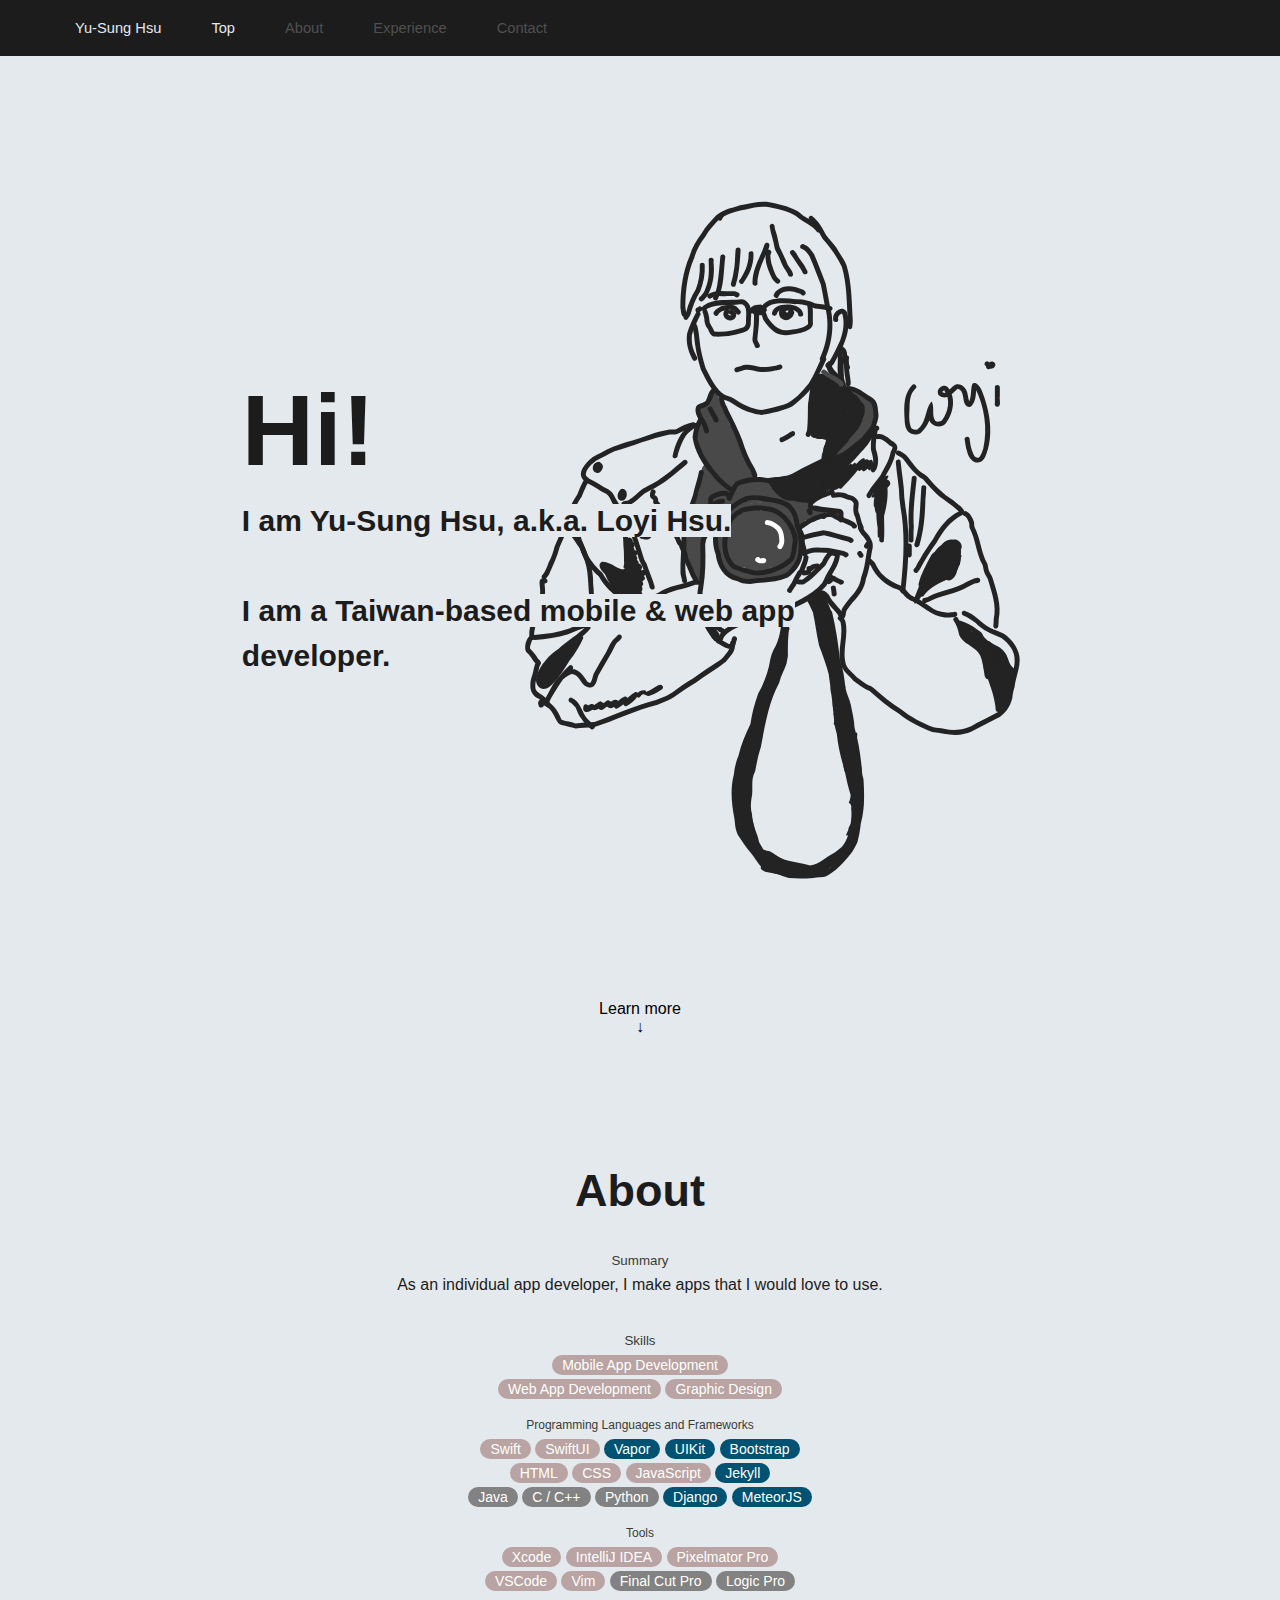
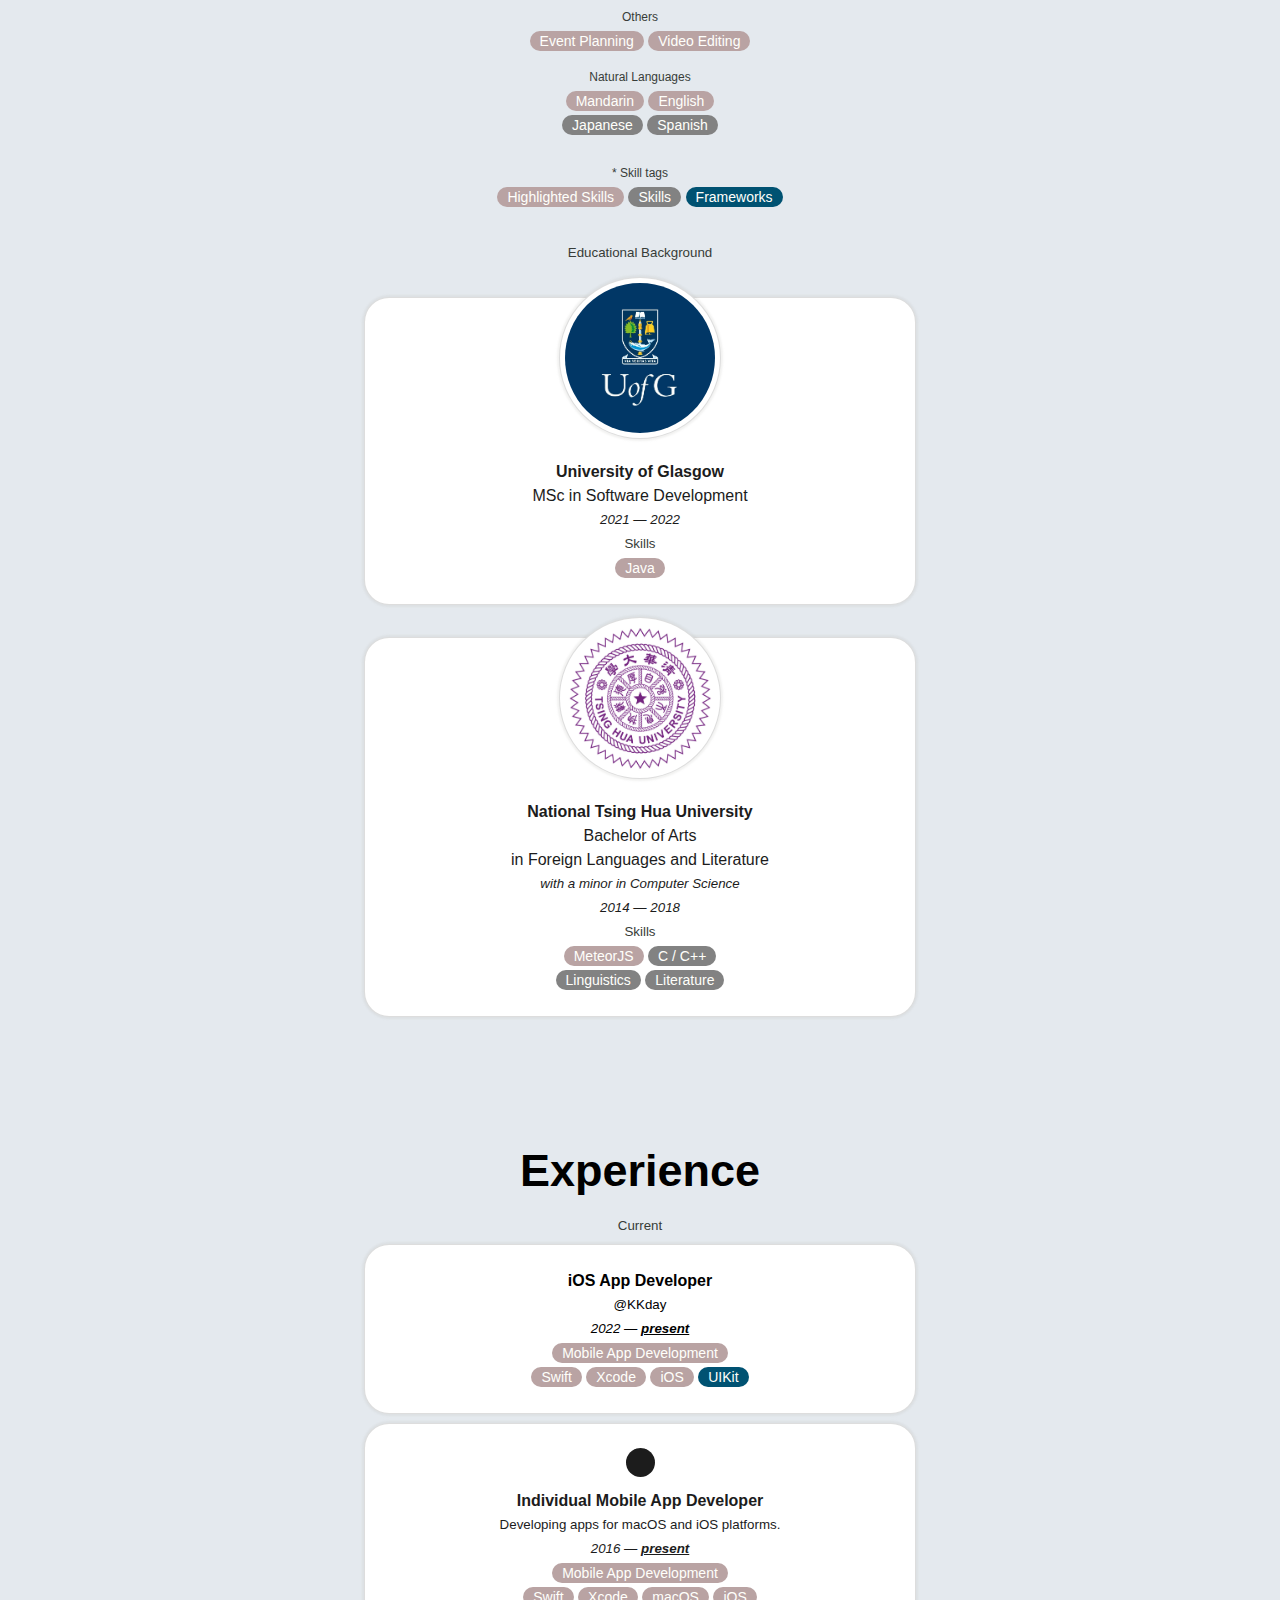
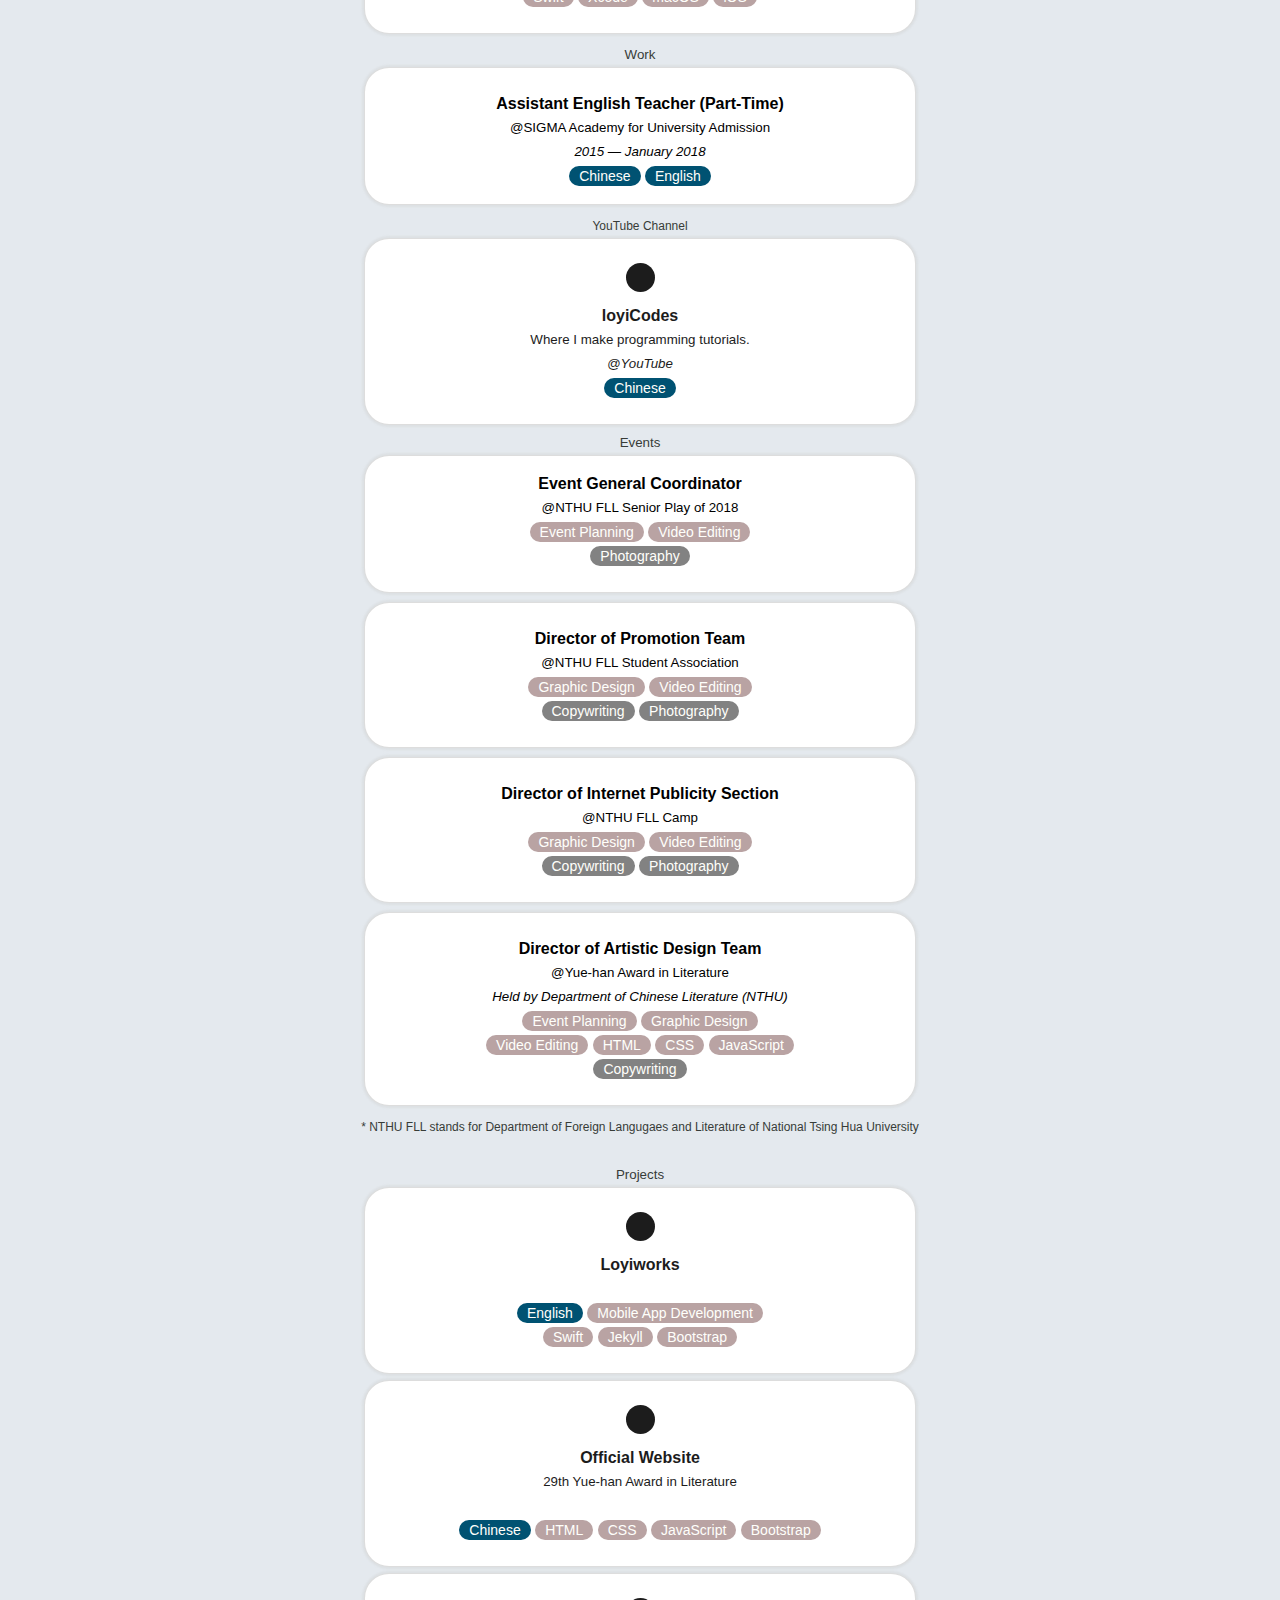
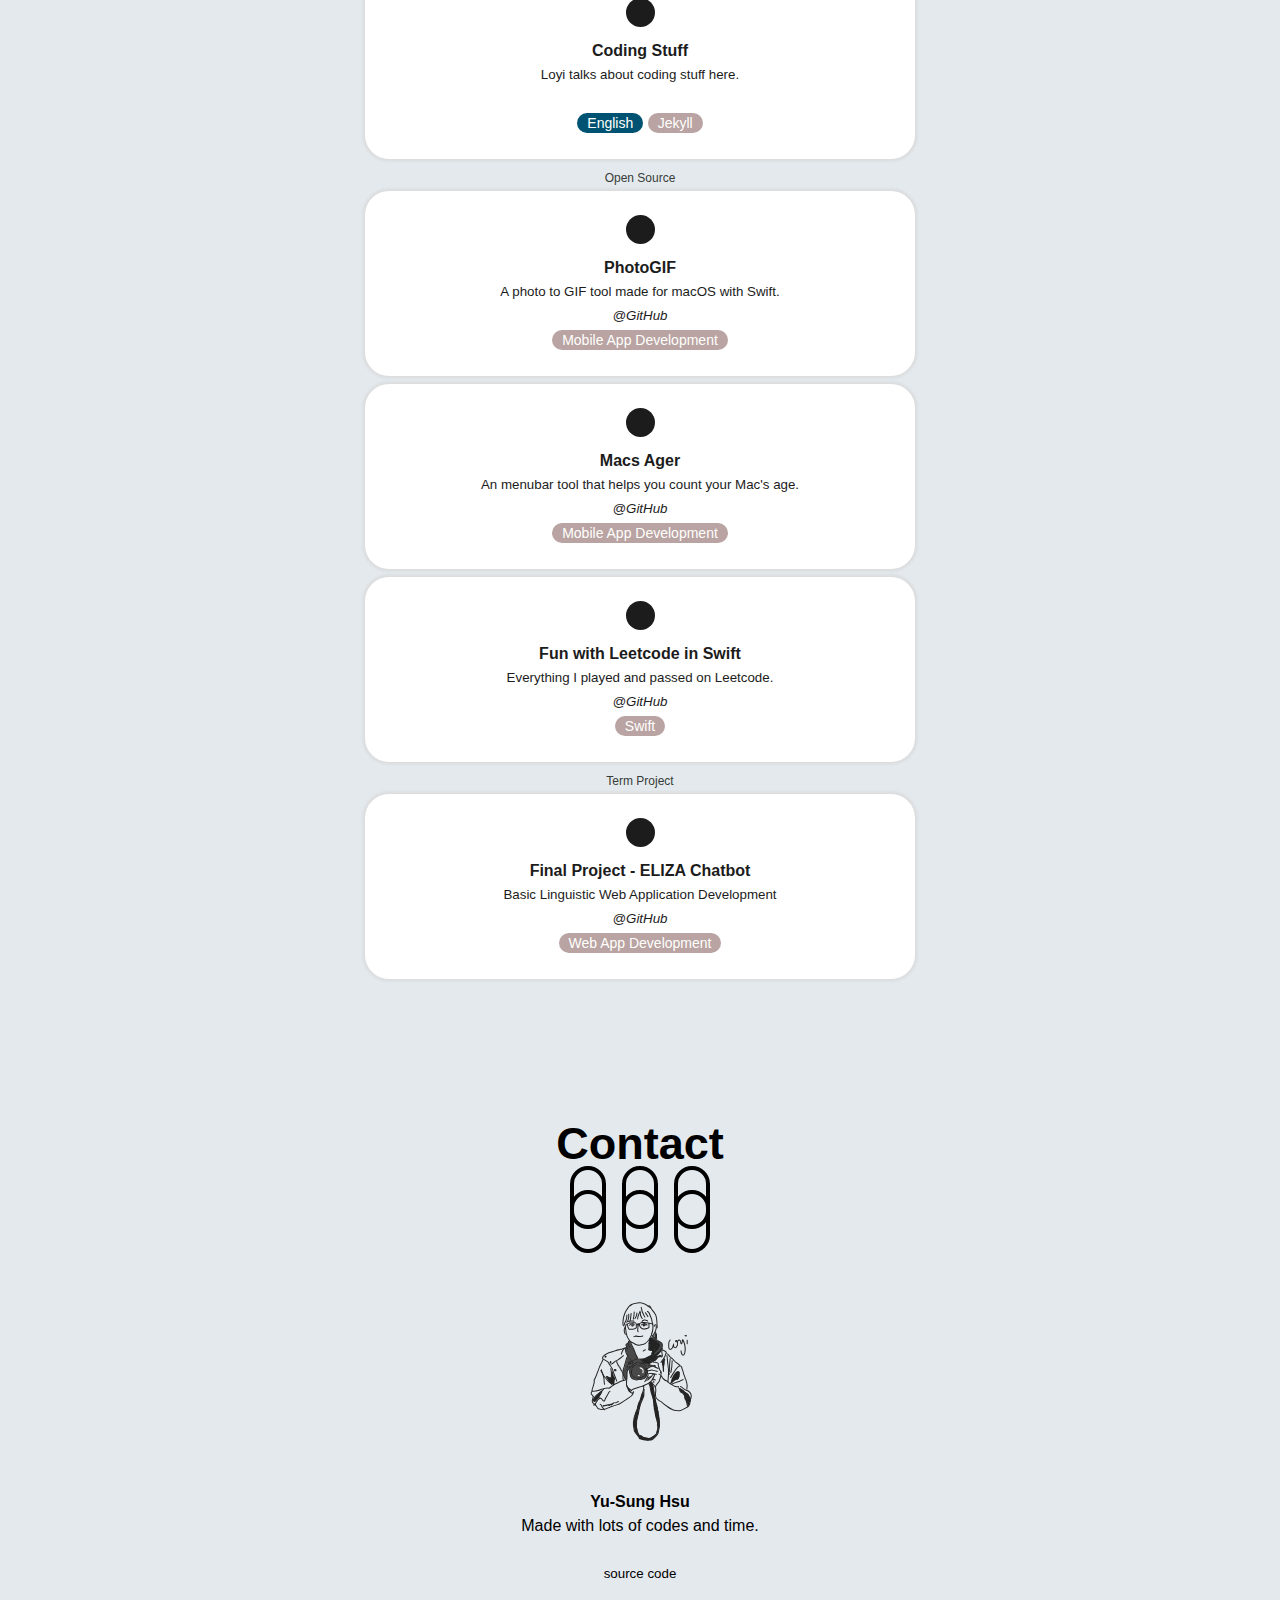
==== index.html @ e1b5ed76 "Dereference project." ====
<html>
<head>
    <title>Yu-Sung Hsu: Hi!</title>
    
    <!-- - Metadata -->
    <meta charset="UTF-8">
    <meta name="viewport" content="width=device-width, initial-scale=1.0, maximum-scale=1.0">
    
    <!-- Social media-->
    <meta property="og:title" content="Yu-Sung Hsu: Hi!" />
    <meta property="og:site_name" content="Yu-Sung Hsu" />
    <meta property="og:image" content="img/preview.jpg" />
    <meta property="og:description" content="The website that tells you about Yu-Sung Hsu (Loyi)." />
    <meta name="twitter:title" content="Yu-Sung Hsu: Hi!" />
    <meta name="twitter:description" content="The website that tells you about Yu-Sung Hsu (Loyi)." />
    <meta name="twitter:image" content="img/preview.jpg" />

    <!-- - Stylesheets-->
    <!-- Custom -->
    <link rel="stylesheet" type="text/css" href="stylesheets/cards.css" />
    <link rel="stylesheet" type="text/css" href="stylesheets/icons.css" />
    <link rel="stylesheet" type="text/css" href="stylesheets/navbar.css" />
    <link rel="stylesheet" type="text/css" href="stylesheets/site.css" />
    <link rel="stylesheet" type="text/css" href="stylesheets/skills.css" />
    <link rel="stylesheet" type="text/css" href="stylesheets/views.css" />
    <link rel="stylesheet" type="text/css" href="stylesheets/responsive.css" />

    <!-- Apple -->
    <link rel="apple-touch-icon" sizes="180x180" href="img/icon.jpg">
    <meta name="apple-mobile-web-app-title" content="Yu-Sung Hsu" />
    <meta name="apple-mobile-web-app-capable" content="yes" />

    <!-- Third Party -->
    <link rel="stylesheet" href="https://use.fontawesome.com/releases/v5.7.0/css/all.css" integrity="sha384-lZN37f5QGtY3VHgisS14W3ExzMWZxybE1SJSEsQp9S+oqd12jhcu+A56Ebc1zFSJ" crossorigin="anonymous" />

    <script src="javascript/navbar.js"></script>
    <script src="javascript/scroll.js"></script>
</head>   
<body>
    <ul>
        <li><a class="title" onclick="showMenu()">Yu-Sung Hsu<i style="float:right;" id="icbar" class="fas fa-bars"></i></a></li>
        <div id="menu">
            <li><a id="top" class="active" href="#l1" onclick="menuClicked(1)">Top</a></li>
            <li><a id="ab" href="#l2" onclick="menuClicked(2)">About</a></li>
            <li><a id="pr" href="#l3" onclick="menuClicked(3)">Experience</a></li>
            <li><a id="co" href="#l4" onclick="menuClicked(4)">Contact</a></li>
        </div>
    </ul>
    <div id="hello">
        <div id="helloMsg">
            <div id="ic-tiny"></div>
            <div id="hi">
                <span id="hiMsg">Hi!</span>
            </div
            ><br />
            <span id="otherMsg">I am Yu-Sung Hsu, a.k.a. Loyi Hsu.
                <br /><br />
                I am a Taiwan-based mobile & web app developer.
            </span>
        </div>
    </div>

    <div id="swipe">
        Learn more<br />↓
    </div>

    <div id="about" class="container">
        <h1 style="padding-bottom: 12pt;">About</h1>
        <div class="tab">Summary</div>
        As an individual app developer, I make apps that I would love to use.

        <div class="tab" style="padding-top: 24pt;">Skills</div>
        <span class="skills highlighted">Mobile App Development</span><br />
        <span class="skills highlighted">Web App Development</span> 
        <span class="skills highlighted">Graphic Design</span><br />

        <div class="tabbie">Programming Languages and Frameworks</div>
        <span class="skills highlighted">Swift</span> 
        <span class="skills highlighted">SwiftUI</span> 
        <span class="skills highlighted frameworks">Vapor</span> 
        <span class="skills highlighted frameworks">UIKit</span>
        <span class="skills highlighted frameworks">Bootstrap</span><br />
        <span class="skills highlighted">HTML</span> 
        <span class="skills highlighted">CSS</span>
        <span class="skills highlighted">JavaScript</span>
        <span class="skills highlighted frameworks">Jekyll</span><br />
        <span class="skills">Java</span>
        <span class="skills">C / C++</span>
        <span class="skills">Python</span>
        <span class="skills frameworks">Django</span> 
        <span class="skills frameworks">MeteorJS</span>
            
        <div class="tabbie">Tools</div>
        <span class="skills highlighted">Xcode</span> 
        <span class="skills highlighted">IntelliJ IDEA</span>
        <span class="skills highlighted">Pixelmator Pro</span><br />
        <span class="skills highlighted">VSCode</span>
        <span class="skills highlighted">Vim</span>
        <span class="skills">Final Cut Pro</span>
        <span class="skills">Logic Pro</span>

        <div class="tabbie">Others</div>
        <span class="skills highlighted">Event Planning</span>
        <span class="skills highlighted">Video Editing</span>

        <div class="tabbie">Natural Languages</div>
        <span class="skills highlighted">Mandarin</span> 
        <span class="skills highlighted">English</span><br />
        <span class="skills">Japanese</span> 
        <span class="skills">Spanish</span>

        <br /><br />

        <span class="tabbie">* Skill tags</span><br />
        <span class="skills highlighted">Highlighted Skills</span> <span class="skills">Skills</span> <span class="skills frameworks">Frameworks</span><br />

        <div class="tab" style="padding-top: 24pt; padding-bottom: 24pt;">Educational Background</div>
        <div class="cards ed" style="margin-bottom: 24pt;">
            <img src="img/uofg.jpg" id="logo-gla"><br />
            <b>University of Glasgow</b><br />
            MSc in Software Development
            <div class="sub twink"><i>2021 — 2022</i></div>
            <div class="tab">Skills</div>
            <span class="skills highlighted">Java</span>
        </div>

        <div class="cards ed" style="margin-bottom: 12pt;">
            <img src="img/nthu.jpg" id="logo-nthu"><br />
            <b>National Tsing Hua University</b><br />
            Bachelor of Arts<br />in Foreign Languages and Literature
            <div class="sub"><i>with a minor in Computer Science</i></div>
            <div class="sub twink"><i>2014 — 2018</i></div>
            <div class="tab">Skills</div>
            <span class="skills highlighted">MeteorJS</span>
            <span class="skills">C / C++</span> 
            <br />
            <span class="skills">Linguistics</span> 
            <span class="skills">Literature</span>
        </div>
    </div>
    <br /><br />
    <div id="projects" class="container" style="padding-bottom: 24pt;">
        <h1>Experience</h1>
        <span class="tab">Current</span><br />
        <div class="cards ex" style="margin-top:5pt;">
            <div id="link"><i class="fas fa-link"></i></div>
            <b id="cardtitle">iOS App Developer</b><br />
            <div class="sub">@KKday</div>
            <div class="sub twink"><i>2022 — <b><u>present</u></b></i></div>
            <span class="skills highlighted">Mobile App Development</span><br />
            <span class="skills highlighted">Swift</span>
            <span class="skills highlighted">Xcode</span> 
            <span class="skills highlighted">iOS</span> 
            <span class="skills frameworks">UIKit</span> 
        </div>

        <a class="cardlink" href="https://apps.apple.com/developer/yu-sung-hsu/id1091998500" target="_blank">
            <div class="cards ex sp" style="margin-top:5pt;">
                <div id="link"><i class="fas fa-link"></i></div>
                <b id="cardtitle">Individual Mobile App Developer</b><br />
                <div class="sub twink">Developing apps for macOS and iOS platforms.</div>
                <div class="sub twink"><i>2016 — <b><u>present</u></b></i></div>
                <span class="skills highlighted">Mobile App Development</span><br />
                <span class="skills highlighted">Swift</span> 
                <span class="skills highlighted">Xcode</span>
                <span class="skills highlighted">macOS</span> 
                <span class="skills highlighted">iOS</span> 
                <!--Link to my Product Page-->
            </div>
        </a>
        <span class="tab">Work</span><br />
        <div class="cards ex" style="padding-bottom: 12pt;">
            <div id="link"><i class="fas fa-link"></i></div>
            <b id="cardtitle">Assistant English Teacher (Part-Time)</b><br />
            <div class="sub">@SIGMA Academy for University Admission</div>
            <div class="sub"><i>2015 — January 2018</i></div>
            <span class="language">Chinese</span> <span class="language">English</span>  
        </div>
        <span class="tabbie">YouTube Channel</span><br />
        <a class="cardlink" href="https://channels.loyi.dev/codes" target="_blank">
            <div class="cards pro sp">
               <div id="link"><i class="fas fa-link"></i></div>
               <b id="cardtitle">loyiCodes</b><br />
               <div class="sub twink">Where I make programming tutorials.</div>
               <div class="sub twink"><i>@YouTube</i></div>
               <span class="language">Chinese</span>
            </div>
        </a>
        <span class="tab">Events</span>
        <div class="cards ex" style="padding-top:12pt;">
            <div id="link"><i class="fas fa-link"></i></div>
            <b id="cardtitle">Event General Coordinator</b><br />
            <div class="sub">@NTHU FLL Senior Play of 2018</div>
            <span class="skills highlighted">Event Planning</span> 
            <span class="skills highlighted">Video Editing</span><br />
            <span class="skills">Photography</span> 
        </div>
        <div class="cards ex">
            <div id="link"><i class="fas fa-link"></i></div>
            <b id="cardtitle">Director of Promotion Team</b><br />
            <div class="sub">@NTHU FLL Student Association</div>
            <span class="skills highlighted">Graphic Design</span> 
            <span class="skills highlighted">Video Editing</span>
            <br />
            <span class="skills">Copywriting</span> 
            <span class="skills">Photography</span> 
        </div>
        <div class="cards ex">
            <div id="link"><i class="fas fa-link"></i></div>
            <b id="cardtitle">Director of Internet Publicity Section</b><br />
            <div class="sub">@NTHU FLL Camp</div>
            <span class="skills highlighted">Graphic Design</span>  
            <span class="skills highlighted">Video Editing</span> 
            <br />
            <span class="skills">Copywriting</span> 
            <span class="skills">Photography</span>
        </div>
        <div class="cards ex">
            <div id="link"><i class="fas fa-link"></i></div>
            <b id="cardtitle">Director of Artistic Design Team</b><br />
            <div class="sub">@Yue-han Award in Literature</div>
            <div class="sub"><i>Held by Department of Chinese Literature (NTHU)</i></div>
            <span class="skills highlighted">Event Planning</span> 
            <span class="skills highlighted">Graphic Design</span>
            <br />
            <span class="skills highlighted">Video Editing</span> 
            <span class="skills highlighted">HTML</span>
            <span class="skills highlighted">CSS</span>
            <span class="skills highlighted">JavaScript</span><br />
            <span class="skills">Copywriting</span>
        </div>

        <span class="tabbie">* NTHU FLL stands for Department of Foreign Langugaes and Literature of National Tsing Hua University</span>
        <br /><br />

        <span class="tab">Projects</span><br />
        <a class="cardlink" href="https://works.loyi.dev/" target="_blank">
            <div class="cards pro sp">
                <div id="link"><i class="fas fa-link"></i></div>
                <b id="cardtitle">Loyiworks</b><br /><br />
                <span class="language">English</span> <span class="skills highlighted">Mobile App Development</span><br /><span class="skills highlighted">Swift</span> <span class="skills highlighted">Jekyll</span> <span class="skills highlighted">Bootstrap</span>
            </div>
        </a>
        <a class="cardlink" href="http://yuehan29.github.io" target="_blank">
            <div class="cards pro sp">
                <div id="link"><i class="fas fa-link"></i></div>
                <b id="cardtitle">Official Website</b><br />
                <div class="sub twink">29th Yue-han Award in Literature</div><br />
                <span class="language">Chinese</span> <span class="skills highlighted">HTML</span> <span class="skills highlighted">CSS</span> <span class="skills highlighted">JavaScript</span> <span class="skills highlighted">Bootstrap</span>
            </div>
        </a>
        <a class="cardlink" href="https://codes.loyi.dev" target="_blank">
            <div class="cards pro sp">
                <div id="link"><i class="fas fa-link"></i></div>
                <b id="cardtitle">Coding Stuff</b><br />
                <div class="sub twink">Loyi talks about coding stuff here.</div><br />
                <span class="language">English</span> <span class="skills highlighted">Jekyll</span>
            </div>
        </a>
        <span class="tabbie">Open Source</span><br />
        <a class="cardlink" href="https://github.com/loyihsu/photogif-mac" target="_blank">
            <div class="cards pro sp">
                <div id="link"><i class="fas fa-link"></i></div>
                <b id="cardtitle">PhotoGIF</b><br />
                <div class="sub twink">A photo to GIF tool made for macOS with Swift. <br /><i>@GitHub</i></div>
                <span class="skills highlighted">Mobile App Development</span> 
            </div>
        </a>
        <a class="cardlink" href="https://github.com/loyihsu/macsager-mac" target="_blank">
            <div class="cards pro sp">
                <div id="link"><i class="fas fa-link"></i></div>
                <b id="cardtitle">Macs Ager</b><br />
                <div class="sub twink">An menubar tool that helps you count your Mac's age. <br /><i>@GitHub</i></div>
                <span class="skills highlighted">Mobile App Development</span> 
            </div>
        </a>
        <a class="cardlink" href="https://github.com/loyihsu/fun-with-leetcode-in-swift" target="_blank">
            <div class="cards pro sp">
                <div id="link"><i class="fas fa-link"></i></div>
                <b id="cardtitle">Fun with Leetcode in Swift</b><br />
                <div class="sub twink">Everything I played and passed on Leetcode. <br /><i>@GitHub</i></div>
                <span class="skills highlighted">Swift</span> 
            </div>
        </a>
        <span class="tabbie">Term Project</span><br />
        <a class="cardlink" href="https://github.com/loyihsu/WebApplicationDevelopment-FinalProject" target="_blank">
            <div class="cards pro sp">
               <div id="link"><i class="fas fa-link"></i></div>
               <b id="cardtitle">Final Project - ELIZA Chatbot</b><br />
               <div class="sub twink">Basic Linguistic Web Application Development</div>
               <div class="sub twink"><i>@GitHub</i></div>
               <span class="skills highlighted">Web App Development</span> 
            </div>
        </a>
        <br />
    </div>
    <div id="contacts" class="container">
        <h1>Contact</h1>
        <a href="https://www.instagram.com/loyiworks/" target="_blank"><i class="fab fa-instagram twink-contact"></i></a> 
        <a href="https://twitter.com/_loyihsu" target="_blank"><i class="fab fa-twitter twink-contact"></i></a>
        <a href="https://github.com/loyihsu/" target="_blank"><i class="fab fa-github-alt twink-contact"></i></a><br />
        <a href="mailto:works@loyi.dev"><i class="far fa-envelope twink-contact"></i></a>
        <a href="https://www.buymeacoffee.com/loyihsu"><i class="fas fa-pizza-slice twink-contact" target="_blank"></i></a>
        <a href="https://www.linkedin.com/in/yu-sung-loyi-hsu-14977bb6/"><i class="fab fa-linkedin-in twink-contact" target="_blank"></i></a>
    </div>
    <div id="info" class="container" style="padding: 32px;">
        <div id="ic-site"></div>
        <br />
        <b>Yu-Sung Hsu</b><br />
        Made with lots of codes and time.<br /><br />
        <a href="https://github.com/loyihsu/loyihsu.github.io" class="sub endtext">source code</a>
    </div>
</body>
</html>
---- stylesheets/cards.css ----
/* Basic Cards */
.cards {
    cursor: default;
    width: auto;
    max-width: 550px;
    text-align: center;
    background-color: white;
    margin: auto;
    padding-top: 24px;
    padding-bottom: 24px;
    border-radius: 25px;
    border: 1px solid rgba(120, 120, 120, 0.25);
    box-shadow: 0 0 2px 2px rgba(189, 192, 186, 0.2);
}

.cards.sp {
    transition: all 0.4s ease-in-out;
}

.cards.sp:hover {
    cursor: pointer;
    border: 1px solid rgba(79, 79, 72, 0.3);
    box-shadow: 0 0 2px 2px rgba(79, 79, 72, 0.3);
}

.cards.sp #cardtitle {
    color: #1c1c1c;
    transition: color 0.4s ease-in-out;
}

.cards.sp:hover #cardtitle {
    color: #4F4F48;
}

.cards.sp .sub.twink {
    transition: color 0.4s ease-in-out;
}

.cards.sp:hover .sub.twink {
    color: #4F4F48;
}

/* fa-link */
.cards .fa-link {
    display: none;
}

.cards.sp .fa-link {
    display: inline-block;
    color: white;
    background-color: #1c1c1c;
    font-size: 13px;
    width: 13px;
    height: 13px;
    border-radius: 100px;
    padding: 8px;
    margin-bottom: 12px;
    transition: background-color 0.4s ease-in-out;
}

.cards.sp:hover .fa-link {
    background-color: #4f4f48;
}

/* - Educational Cards */
.cards.ed {
    padding-top: 0px;
}

/* Logo */
.cards.ed #logo-nthu {
    width: 150px;
    height: auto;    
    background-color:white;
    border-radius: 150px;
    border: 1px solid rgba(120, 120, 120, 0.25);
    box-shadow: 0 0 2px 2px rgba(189, 192, 186, 0.2);
    padding: 5px;
    position: relative;
    top: -21px;
    transition: box-shadow 0.55s ease-in-out;
}

.cards.ed #logo-gla {
    width: 150px;
    height: auto;    
    background-color:white;
    border-radius: 150px;
    border: 1px solid rgba(120, 120, 120, 0.25);
    box-shadow: 0 0 2px 2px rgba(189, 192, 186, 0.2);
    padding: 5px;
    position: relative;
    top: -21px;
    transition: box-shadow 0.55s ease-in-out;
}

.cards.ed #logo-nthu:hover {
    box-shadow: 0 0 2px 2px rgba(127, 16, 132, 0.4);
}

.cards.ed #logo-gla:hover {
    box-shadow: 0 0 2px 2px rgba(1, 55, 103, 0.4);
}

/* - Experience Card */
.cards.ex {
    margin-bottom: 9px;
}

/* - Project Cards */
.cards.pro {
    margin-bottom: 6px;    
}

/* Cardlink */
.cardlink {
    text-decoration: none;
    color: #1c1c1c;
}

.cardlink:hover {
    text-decoration: none;
    color: #1c1c1c;
}
---- stylesheets/icons.css ----
/* Site Icon */

#ic-site {
    margin: auto;
    width: 200px;
    height: 200px;

    border-radius: 100px;

    background: url(../img/ic.svg) no-repeat;
    background-size: 155% 155%;
    background-position: center;
    
    transition: all 0.55s ease-in-out;
}

#ic-site:hover {
    transform: scale(1.1);
}

/* Tiny Icon */

#ic-tiny {
    width: 250px;
    height: 250px;
    
    position: relative;
    margin: auto;
    transform: translateY(-30%);

    border-radius: 300px;

    background: url(../img/ic.svg) no-repeat;
    background-size: 155% 155%;
    background-position: center;
    
    display: none;
}
---- stylesheets/navbar.css ----
:root {
    --itemColor: #1C1C1C;
    --itemtextColor: #505050;
    --itemtextActive: #e4e9ee;
    --itemtextHover: #91989F;
}

ul {
    list-style-type: none;
    margin: 0;
    padding: 0;
    overflow: hidden;
    position: fixed;
    top: 0;
    left: 0;
    width:100%;
    background-color: var(--itemColor);
    z-index: 1;
    font-size: 11pt;
    padding-top: 6px;
    padding-block: 6px;
}

li {
    float: left;
}

li a {
    display: block;
    color: var(--itemtextColor);
    text-align: center;
    padding: 14px 25px;
    text-decoration: none;

    transition: color 0.25s;
    -webkit-transition: color 0.25s;
}

li a:hover:not(.active) {
    color: var(--itemtextHover);
}

li a.active {
    pointer-events: none;
    color: var(--itemtextActive);
}

li a.title {
    padding: 14px 25px 14px 75px;
    pointer-events: none;
    color: var(--itemtextActive);
}

#icbar {
    display: none;
}
---- stylesheets/site.css ----
/* Basics */

h1 {
    font-size: 45px;
    text-align: center;
}

h2 {
    font-size: 30px;
    text-emphasis: center;
    line-height: 150%;
}

body {
    font-family: sans-serif;
    background-color: var(--itemtextActive);

    -webkit-transition: background-color 0.5s linear;
    transition: background-color 0.5s linear;

    -webkit-user-select: none;
    user-select: none;
}

/* Elements */

.sub {
    font-size: 10pt;
}

.container {
    margin: auto;
    width: auto;
    text-align: center;
    max-width: 610px;
    line-height: 150%;
    padding-top: 60px;
}

.tab {
    color: #373C38;
    font-size: 10pt;
}

.tabbie {
    padding-top:12px;
    color: #373C38;
    font-size: 9pt;
}

.endtext {
    transition: all 0.4s ease-in-out;
    color: black;
    text-decoration: none;
}

.endtext:visited {
    color: black;
    text-decoration: none;
}

.endtext:hover {
    color: gray;
}
---- stylesheets/skills.css ----
/* Skills */

.skills {
    background-color: #828282;
    color: #FFFFFB;
    border-radius: 25px;
    font-size: 10.5pt;
    padding: 2px 10px;
}

.skills.highlighted {
    background-color: #b9a3a3;
}

.skills.frameworks {
    background-color: #005272;
}

.language {
    background-color: #005272;
    color: #FFFFFB;
    border-radius: 25px;
    font-size: 10.5pt;
    padding: 2px 10px;
}
---- stylesheets/views.css ----
/* Hello View */

#hello {
    cursor: default;
    width: 95%;
    max-width: 1800px;
    background: url(../img/ic.svg) no-repeat;
    background-size: 120%;
    margin: auto;

    color: #1C1C1C;
    width: auto;
    height: 110%;

    line-height: 150%;

    text-align: left;
    font-weight: bold;
    font-size: 30px;
}

#hi {
    font-size: 100px;
}

#hiMsg {
    background-color: #e4e9ee;
    
    transition: all 0.55s ease-in-out;
    -webkit-transition: all 0.55s ease-in-out;
    
    transition-property: text-shadow, color;
    -webkit-transition-property: text-shadow, color;
}

#hiMsg:hover {  
    color: gold;
    text-shadow: 0 0 20px goldenrod,
                 0 0 30px white,
                 0 0 40px gold,
                 0 0 60px white;
}

#otherMsg {
    background-color: #e4e9ee;
}

#helloMsg {
    max-width: 600px;
    width: auto;
    position: relative;
    top: 55%;
    left: 18.5%;
    transform: translateY(-50%);
}

#swipe {
    cursor: default;

    text-align: center;
    font-size: 12pt;
    height:10%;
    padding-top: 20px; 

    -webkit-transition: opacity 0.5s ease-in-out;
    transition: opacity 0.5s ease-in-out;
}

/* About View */
#about {
    color: #1C1C1C;
}

/* Contact View */
.twink-contact {
    font-size:24px;
    width: 24px;
    height:24px;

    padding: 14px;
    margin: 8px;
    
    border: 4px solid black;
    border-radius: 100px;

    cursor: pointer;

    transition: all 0.55s ease-in-out;
    -webkit-transition: all 0.55s ease-in-out;
}

.twink-contact:hover {
    /*opacity: 0.35;*/

    background-color: black;
    color: white;
    transform: scale(1.1);
}

#contacts a {
    text-decoration: none;
    color: black;
}

#contacts a:hover {
    text-decoration: none;
    color: black;
}

#contacts a:visited {
    text-decoration: none;
    color: black;
}
---- stylesheets/responsive.css ----
@media screen and (max-width: 768px), screen and (max-height: 700px) {
    #ic-tiny {
        display: block;
    }

    #hello {
        width: 100%;
        text-align: center;
        font-size: 25px;
        background: none;
    }

    #hi {
        font-size: 90px;
    }

    #helloMsg {
        width:90%;
        position:relative;
        margin: auto;
        top: 55%;
        left: 0%;
        transform: translateY(-45%);
    }

    .procard {
        flex: 100%;
    }
}

@media screen and (max-width:400px), screen and (max-height: 700px) {
    #ic-tiny {
        display: none;
    }
}

@media screen and (max-height:543px) {
    #hi {
        font-size: 60px;
    }
    #hello {
        font-size: 20px;
    }
    #helloMsg {
        transform: translateY(-40%);
    }
    #swipe {
        padding-top: 0; 
    }
}

@media screen and (max-width: 768px) {
    ul li {float: none;}
    li a.title {
        padding: 14px 25px;
        pointer-events: all;
    }
    #menu {
        display: none;
    }
    #icbar {
        display: block;
    }
}
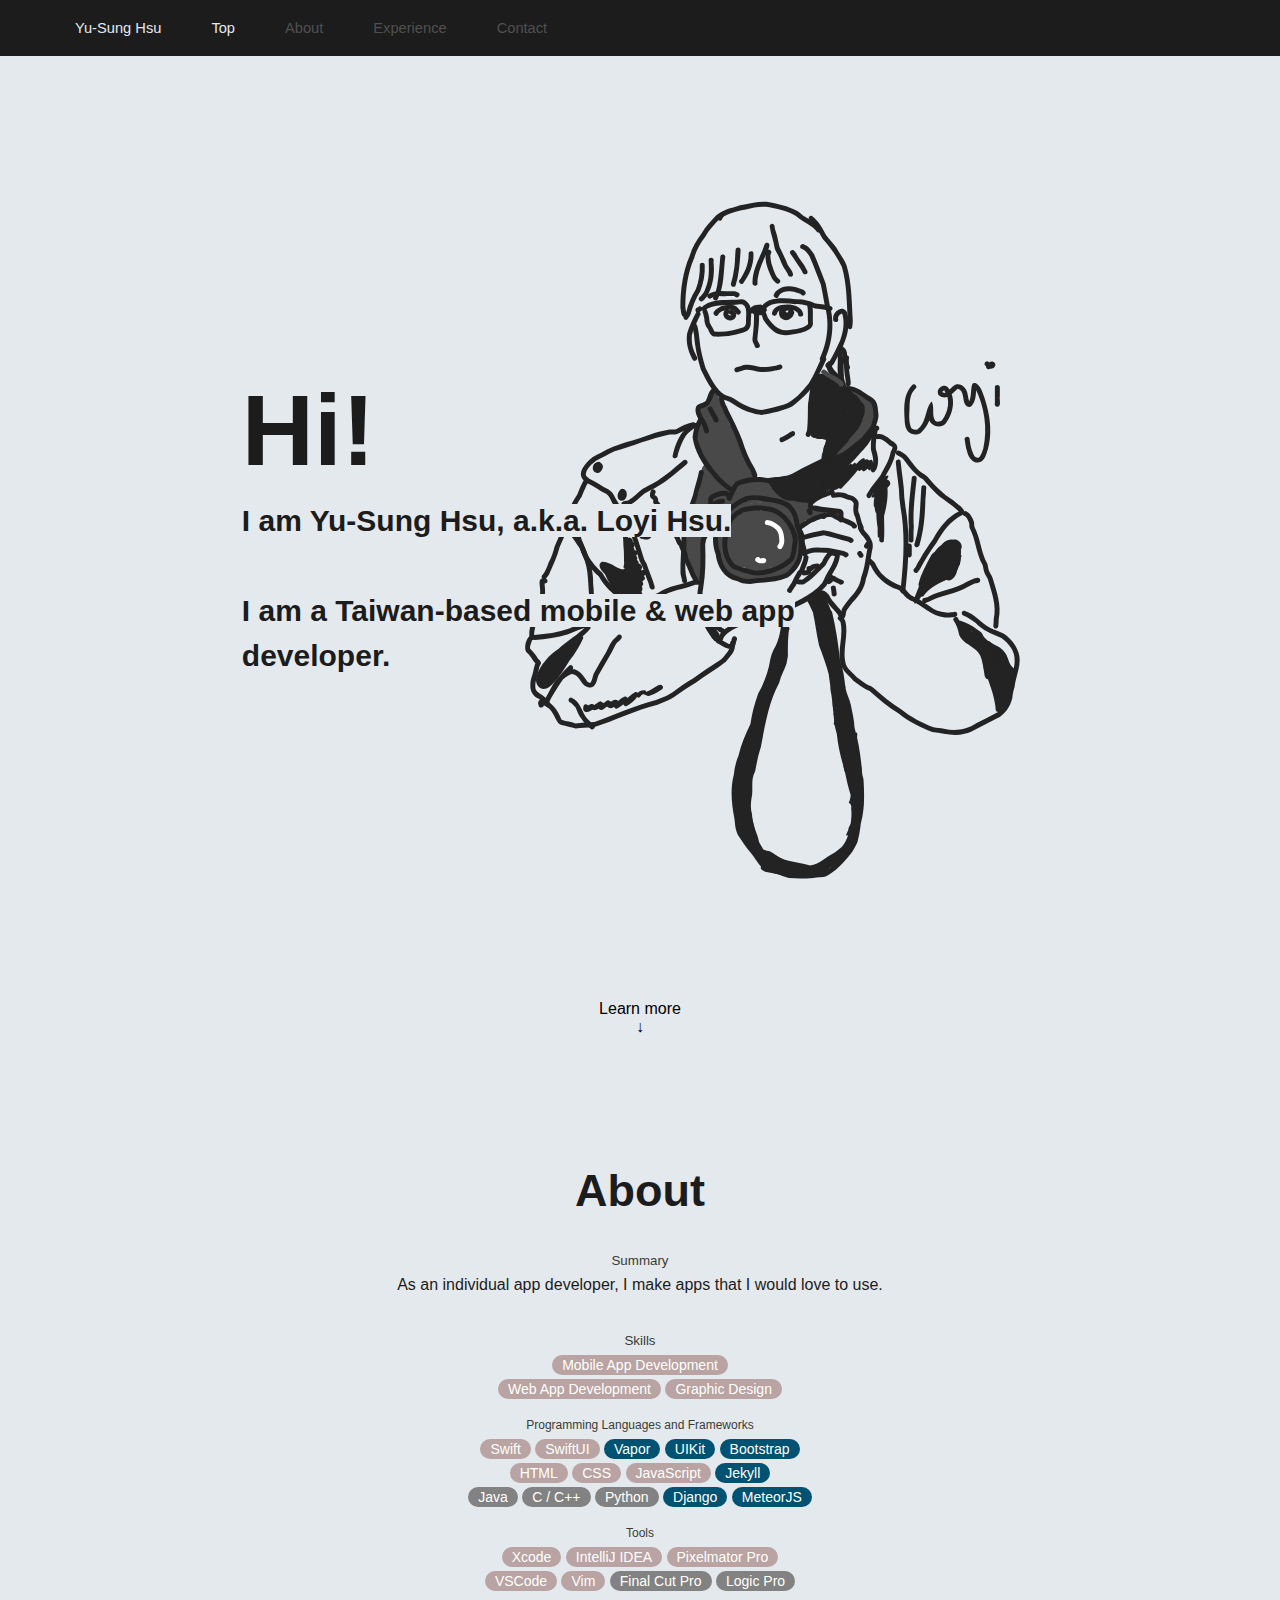
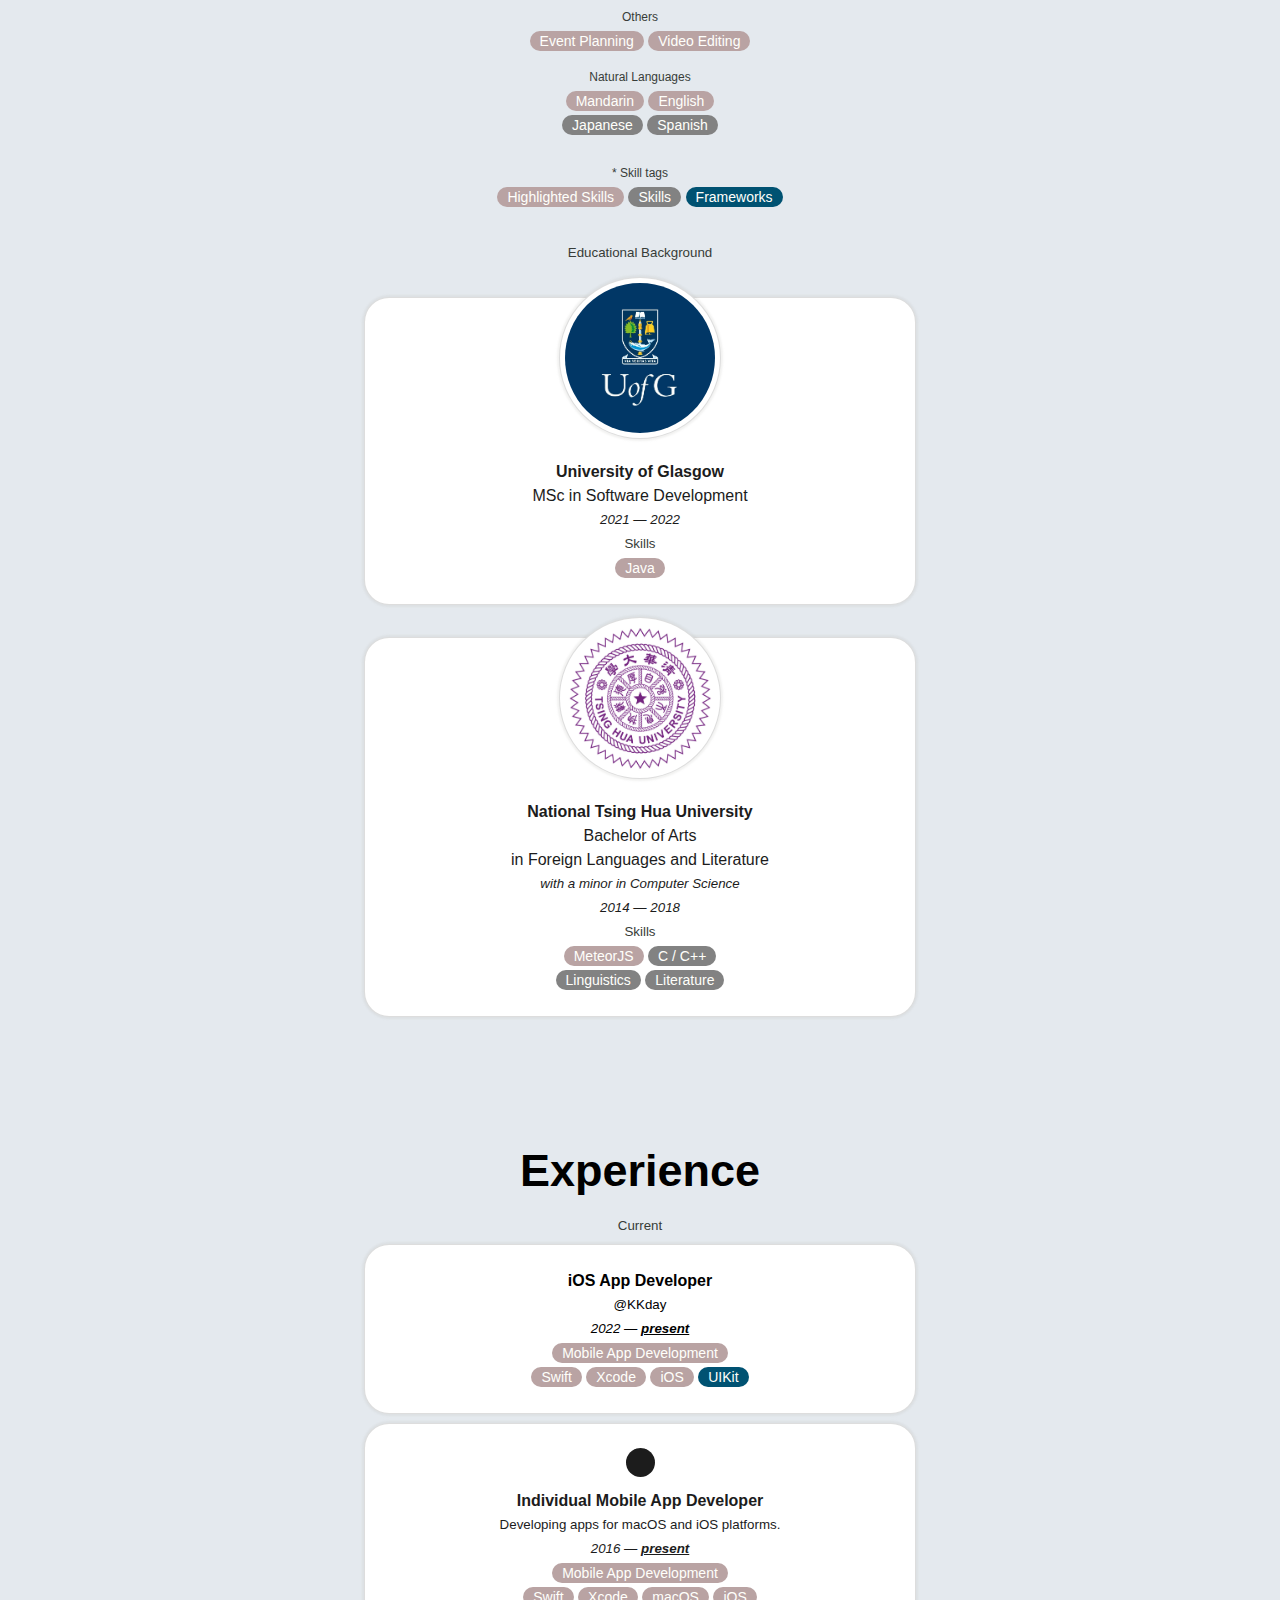
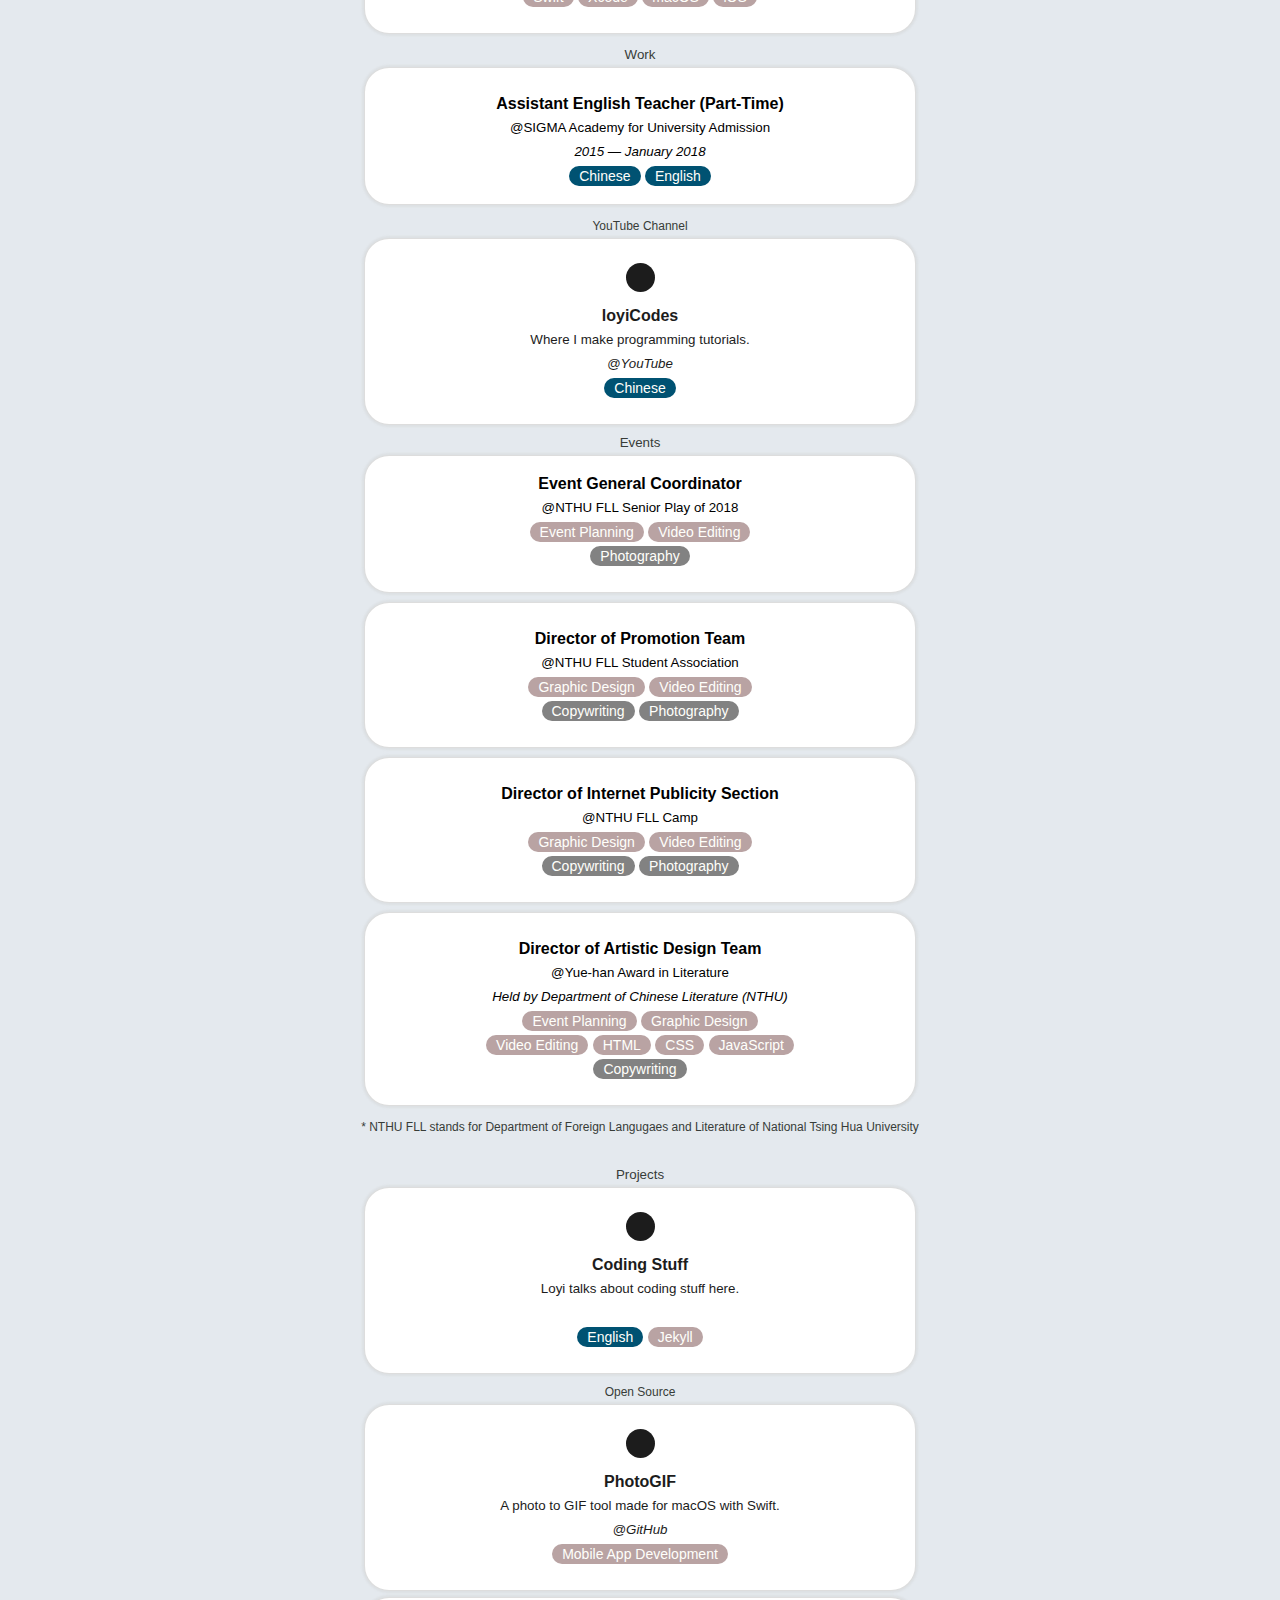
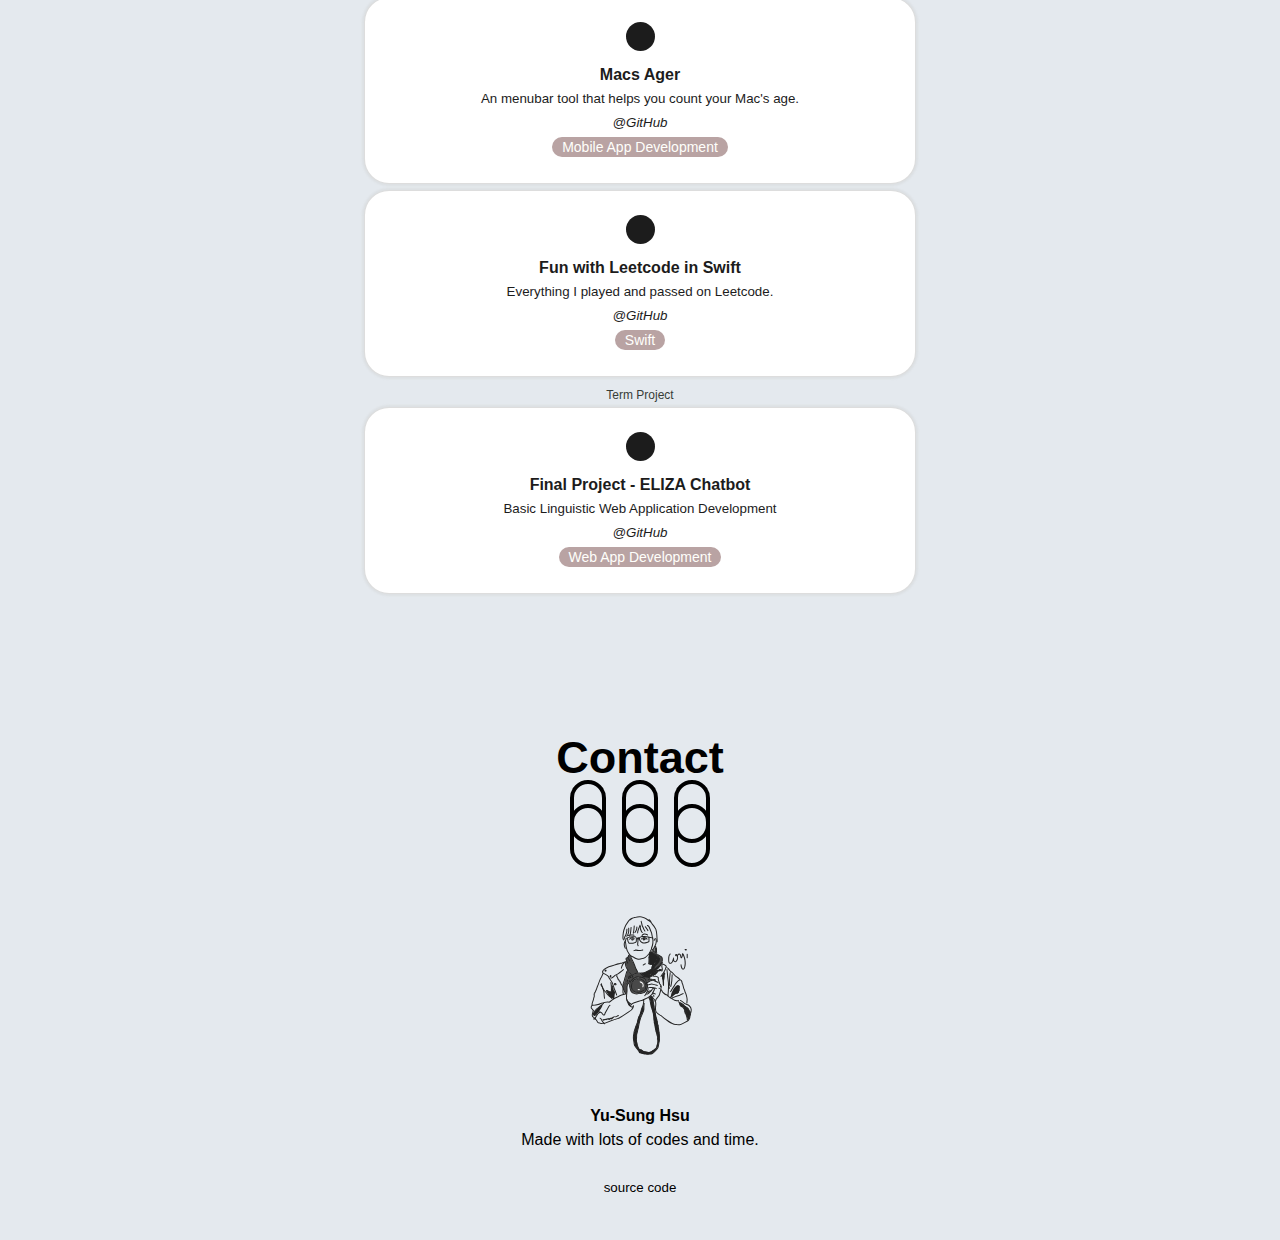
==== commit 239ac83b: "Update index.html" ====
--- a/index.html
+++ b/index.html
@@ -234,21 +234,6 @@
         <br /><br />
 
         <span class="tab">Projects</span><br />
-        <a class="cardlink" href="https://works.loyi.dev/" target="_blank">
-            <div class="cards pro sp">
-                <div id="link"><i class="fas fa-link"></i></div>
-                <b id="cardtitle">Loyiworks</b><br /><br />
-                <span class="language">English</span> <span class="skills highlighted">Mobile App Development</span><br /><span class="skills highlighted">Swift</span> <span class="skills highlighted">Jekyll</span> <span class="skills highlighted">Bootstrap</span>
-            </div>
-        </a>
-        <a class="cardlink" href="http://yuehan29.github.io" target="_blank">
-            <div class="cards pro sp">
-                <div id="link"><i class="fas fa-link"></i></div>
-                <b id="cardtitle">Official Website</b><br />
-                <div class="sub twink">29th Yue-han Award in Literature</div><br />
-                <span class="language">Chinese</span> <span class="skills highlighted">HTML</span> <span class="skills highlighted">CSS</span> <span class="skills highlighted">JavaScript</span> <span class="skills highlighted">Bootstrap</span>
-            </div>
-        </a>
         <a class="cardlink" href="https://codes.loyi.dev" target="_blank">
             <div class="cards pro sp">
                 <div id="link"><i class="fas fa-link"></i></div>
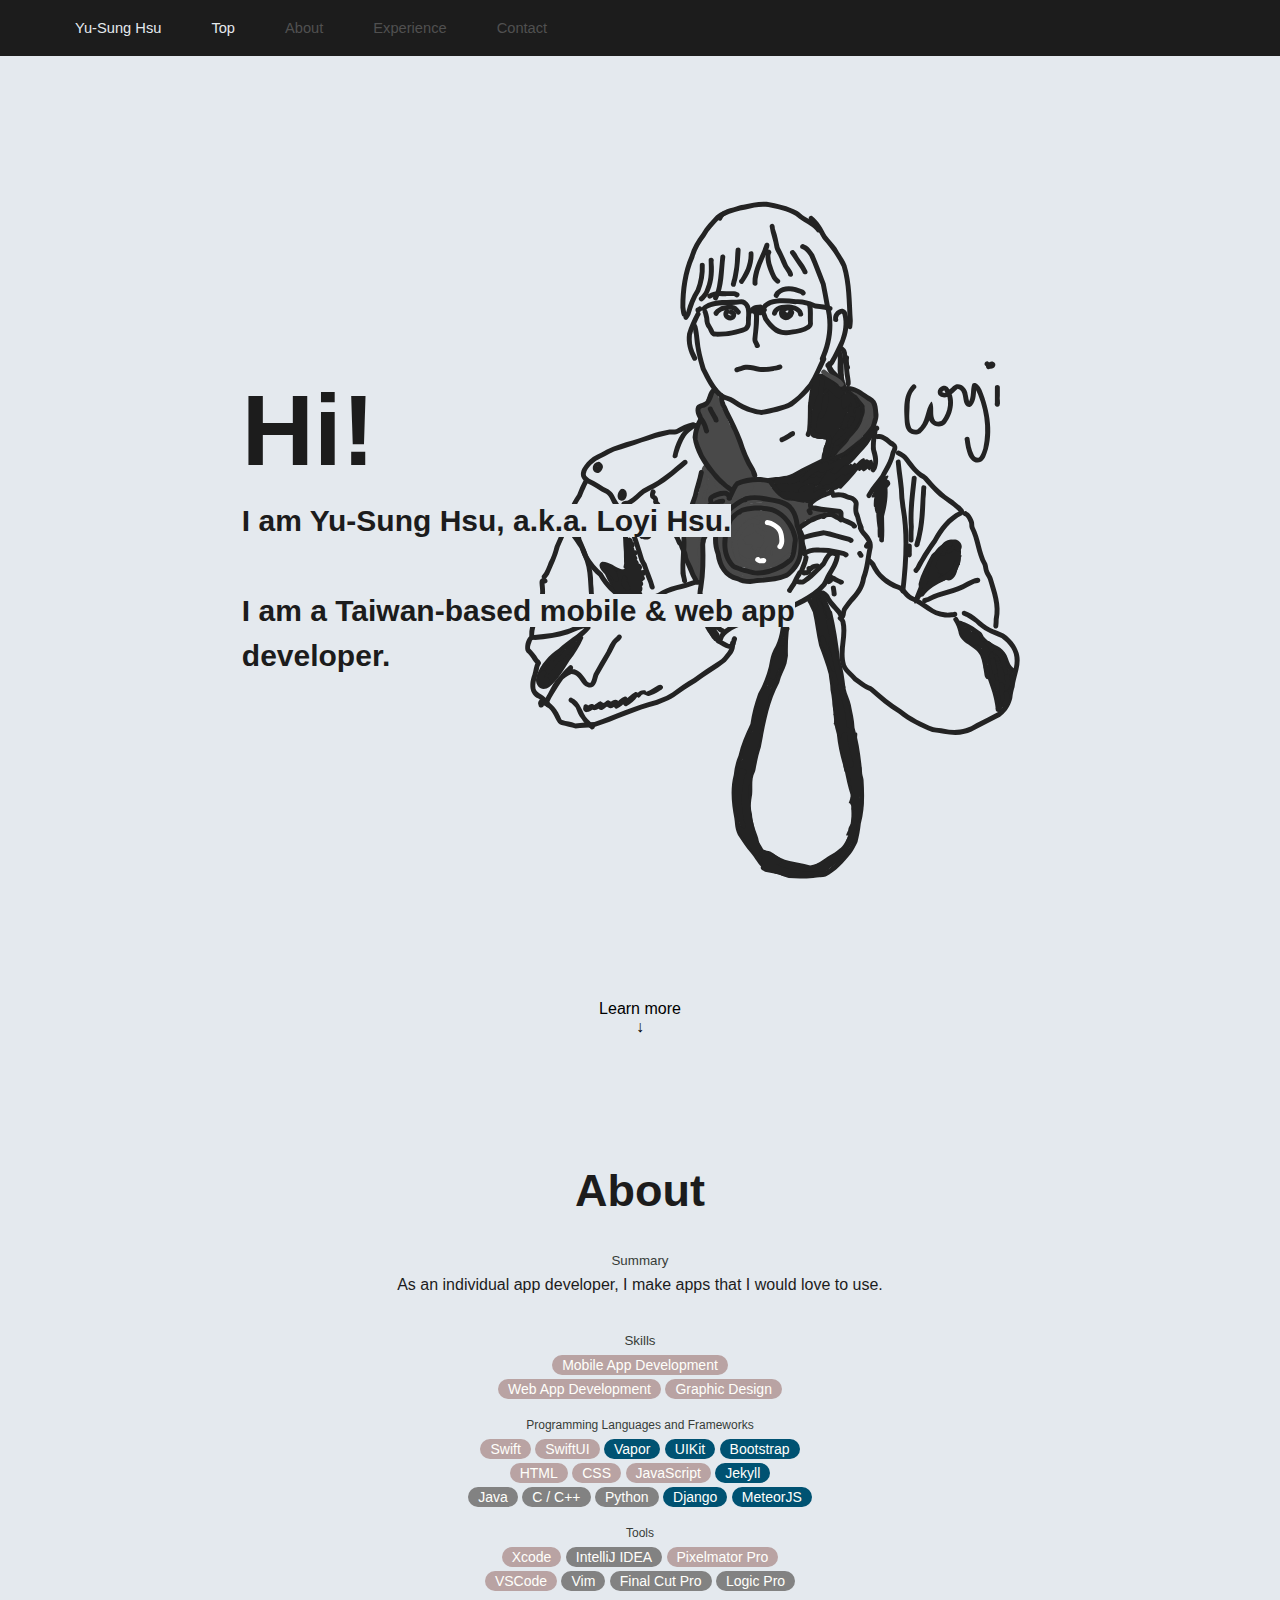
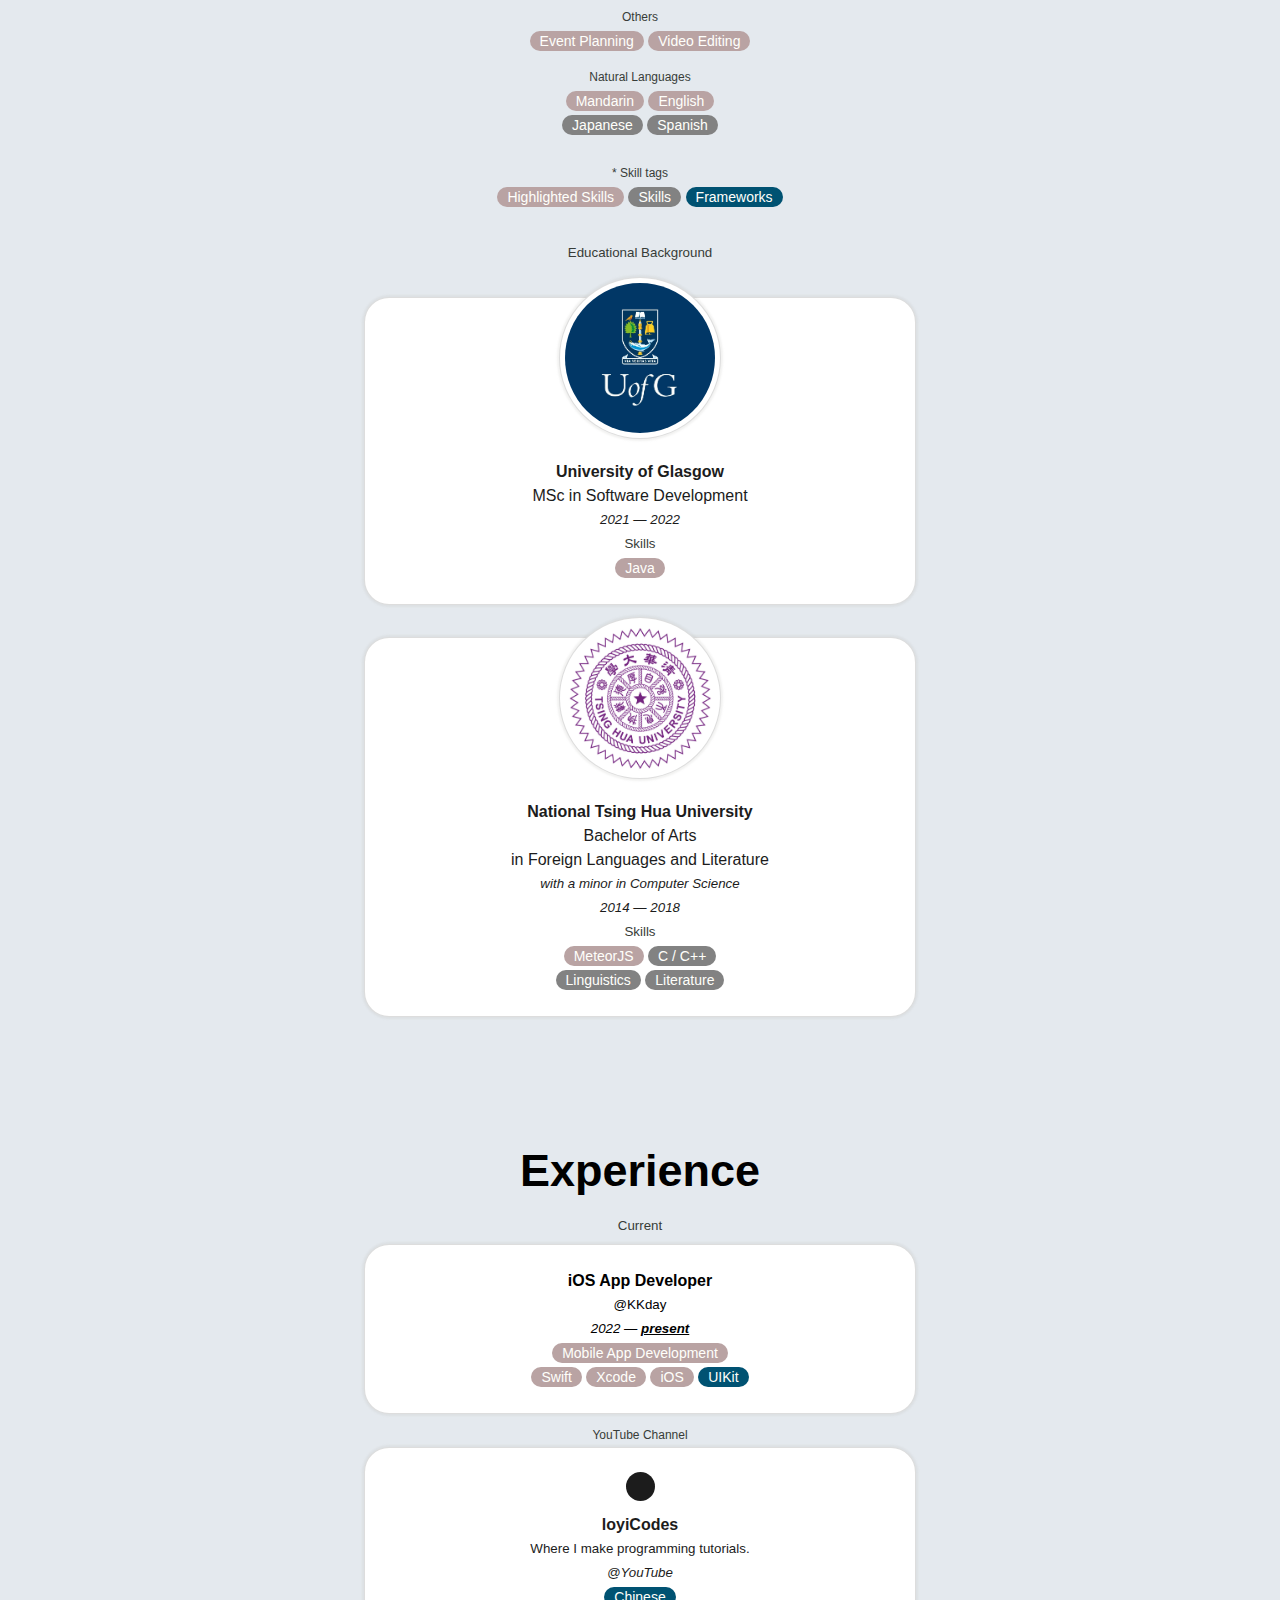
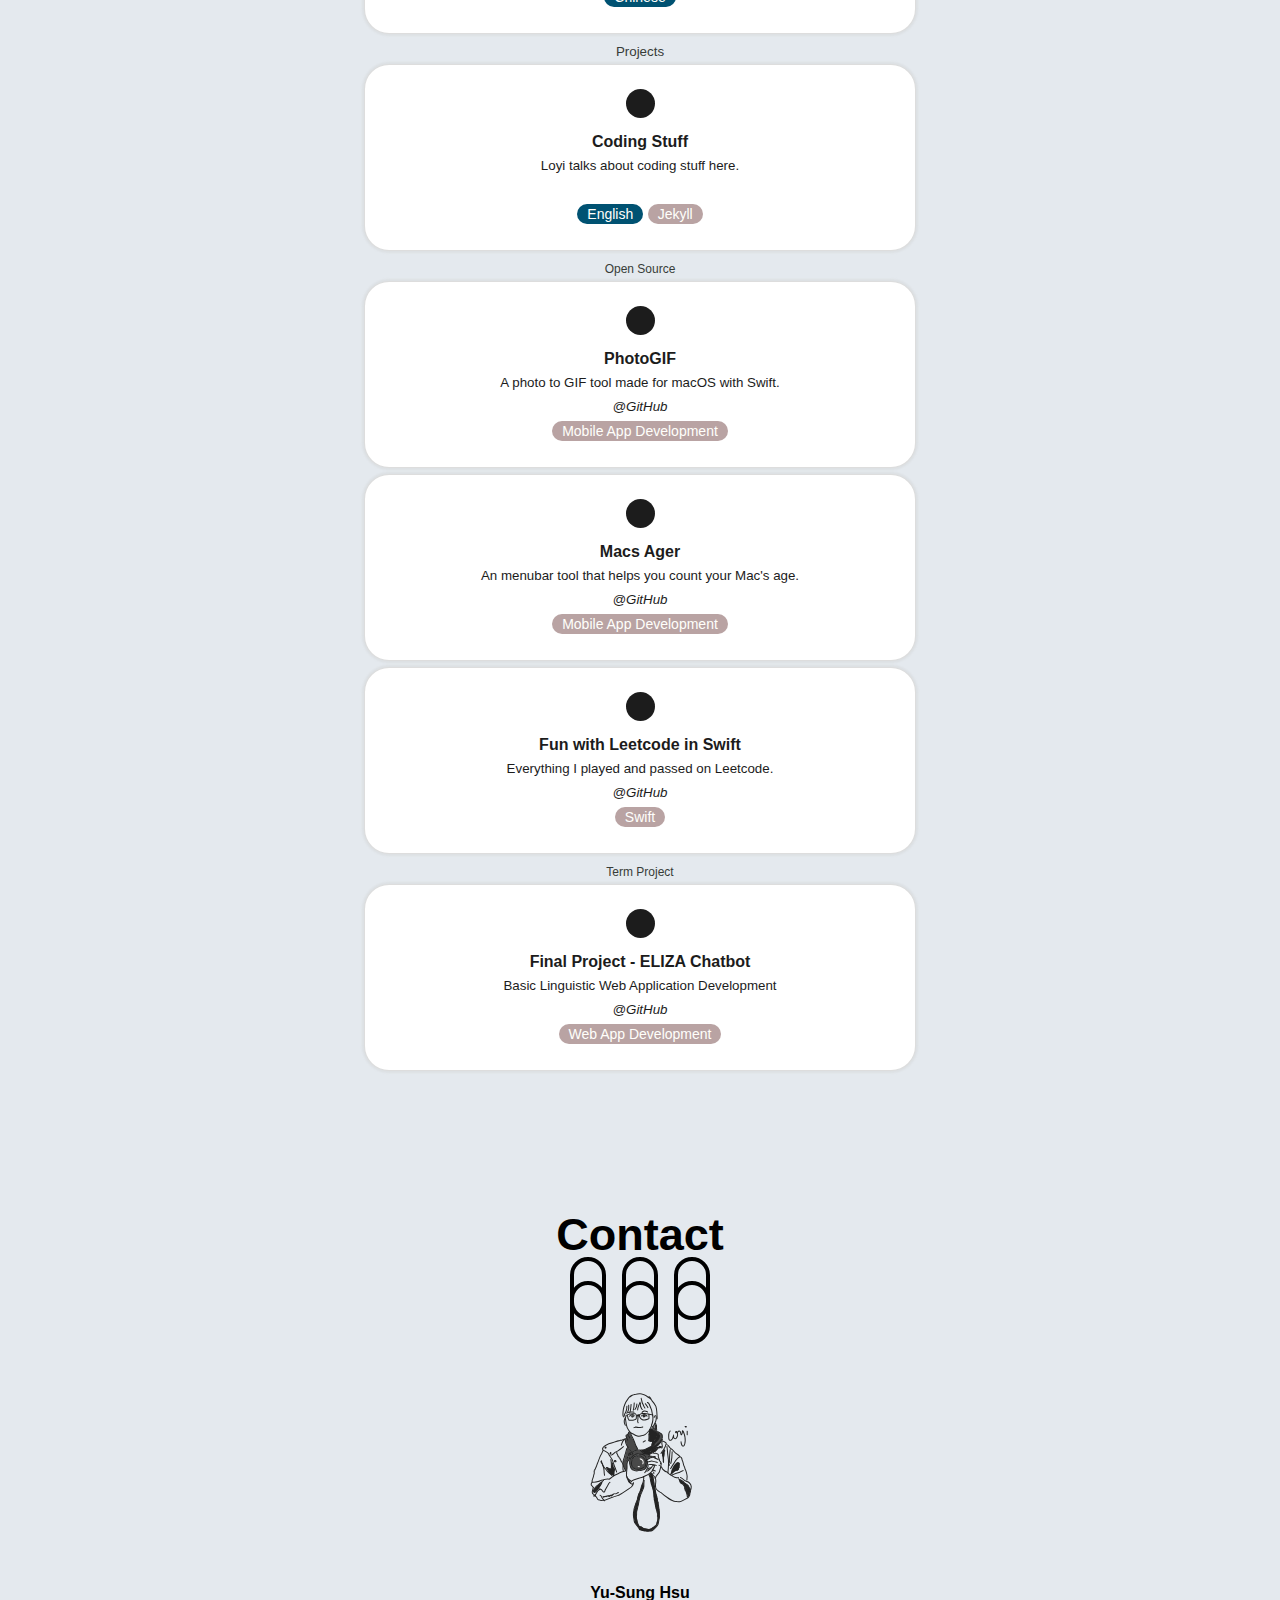
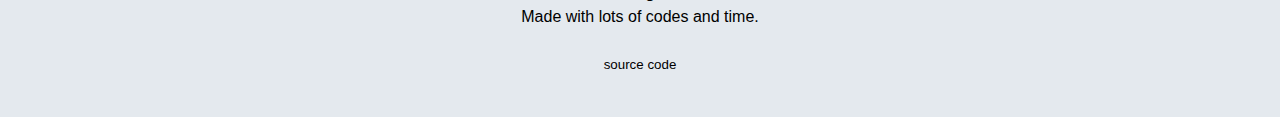
==== commit 23d918de: "Update index.html" ====
--- a/index.html
+++ b/index.html
@@ -79,7 +79,7 @@
         <span class="skills highlighted">SwiftUI</span> 
         <span class="skills highlighted frameworks">Vapor</span> 
         <span class="skills highlighted frameworks">UIKit</span>
-        <span class="skills highlighted frameworks">Bootstrap</span><br />
+        <span class="skills frameworks">Bootstrap</span><br />
         <span class="skills highlighted">HTML</span> 
         <span class="skills highlighted">CSS</span>
         <span class="skills highlighted">JavaScript</span>
@@ -92,10 +92,10 @@
             
         <div class="tabbie">Tools</div>
         <span class="skills highlighted">Xcode</span> 
-        <span class="skills highlighted">IntelliJ IDEA</span>
+        <span class="skills">IntelliJ IDEA</span>
         <span class="skills highlighted">Pixelmator Pro</span><br />
         <span class="skills highlighted">VSCode</span>
-        <span class="skills highlighted">Vim</span>
+        <span class="skills">Vim</span>
         <span class="skills">Final Cut Pro</span>
         <span class="skills">Logic Pro</span>
 
@@ -153,29 +153,6 @@
             <span class="skills highlighted">iOS</span> 
             <span class="skills frameworks">UIKit</span> 
         </div>
-
-        <a class="cardlink" href="https://apps.apple.com/developer/yu-sung-hsu/id1091998500" target="_blank">
-            <div class="cards ex sp" style="margin-top:5pt;">
-                <div id="link"><i class="fas fa-link"></i></div>
-                <b id="cardtitle">Individual Mobile App Developer</b><br />
-                <div class="sub twink">Developing apps for macOS and iOS platforms.</div>
-                <div class="sub twink"><i>2016 — <b><u>present</u></b></i></div>
-                <span class="skills highlighted">Mobile App Development</span><br />
-                <span class="skills highlighted">Swift</span> 
-                <span class="skills highlighted">Xcode</span>
-                <span class="skills highlighted">macOS</span> 
-                <span class="skills highlighted">iOS</span> 
-                <!--Link to my Product Page-->
-            </div>
-        </a>
-        <span class="tab">Work</span><br />
-        <div class="cards ex" style="padding-bottom: 12pt;">
-            <div id="link"><i class="fas fa-link"></i></div>
-            <b id="cardtitle">Assistant English Teacher (Part-Time)</b><br />
-            <div class="sub">@SIGMA Academy for University Admission</div>
-            <div class="sub"><i>2015 — January 2018</i></div>
-            <span class="language">Chinese</span> <span class="language">English</span>  
-        </div>
         <span class="tabbie">YouTube Channel</span><br />
         <a class="cardlink" href="https://channels.loyi.dev/codes" target="_blank">
             <div class="cards pro sp">
@@ -186,53 +163,7 @@
                <span class="language">Chinese</span>
             </div>
         </a>
-        <span class="tab">Events</span>
-        <div class="cards ex" style="padding-top:12pt;">
-            <div id="link"><i class="fas fa-link"></i></div>
-            <b id="cardtitle">Event General Coordinator</b><br />
-            <div class="sub">@NTHU FLL Senior Play of 2018</div>
-            <span class="skills highlighted">Event Planning</span> 
-            <span class="skills highlighted">Video Editing</span><br />
-            <span class="skills">Photography</span> 
-        </div>
-        <div class="cards ex">
-            <div id="link"><i class="fas fa-link"></i></div>
-            <b id="cardtitle">Director of Promotion Team</b><br />
-            <div class="sub">@NTHU FLL Student Association</div>
-            <span class="skills highlighted">Graphic Design</span> 
-            <span class="skills highlighted">Video Editing</span>
-            <br />
-            <span class="skills">Copywriting</span> 
-            <span class="skills">Photography</span> 
-        </div>
-        <div class="cards ex">
-            <div id="link"><i class="fas fa-link"></i></div>
-            <b id="cardtitle">Director of Internet Publicity Section</b><br />
-            <div class="sub">@NTHU FLL Camp</div>
-            <span class="skills highlighted">Graphic Design</span>  
-            <span class="skills highlighted">Video Editing</span> 
-            <br />
-            <span class="skills">Copywriting</span> 
-            <span class="skills">Photography</span>
-        </div>
-        <div class="cards ex">
-            <div id="link"><i class="fas fa-link"></i></div>
-            <b id="cardtitle">Director of Artistic Design Team</b><br />
-            <div class="sub">@Yue-han Award in Literature</div>
-            <div class="sub"><i>Held by Department of Chinese Literature (NTHU)</i></div>
-            <span class="skills highlighted">Event Planning</span> 
-            <span class="skills highlighted">Graphic Design</span>
-            <br />
-            <span class="skills highlighted">Video Editing</span> 
-            <span class="skills highlighted">HTML</span>
-            <span class="skills highlighted">CSS</span>
-            <span class="skills highlighted">JavaScript</span><br />
-            <span class="skills">Copywriting</span>
-        </div>
-
-        <span class="tabbie">* NTHU FLL stands for Department of Foreign Langugaes and Literature of National Tsing Hua University</span>
-        <br /><br />
-
+        
         <span class="tab">Projects</span><br />
         <a class="cardlink" href="https://codes.loyi.dev" target="_blank">
             <div class="cards pro sp">
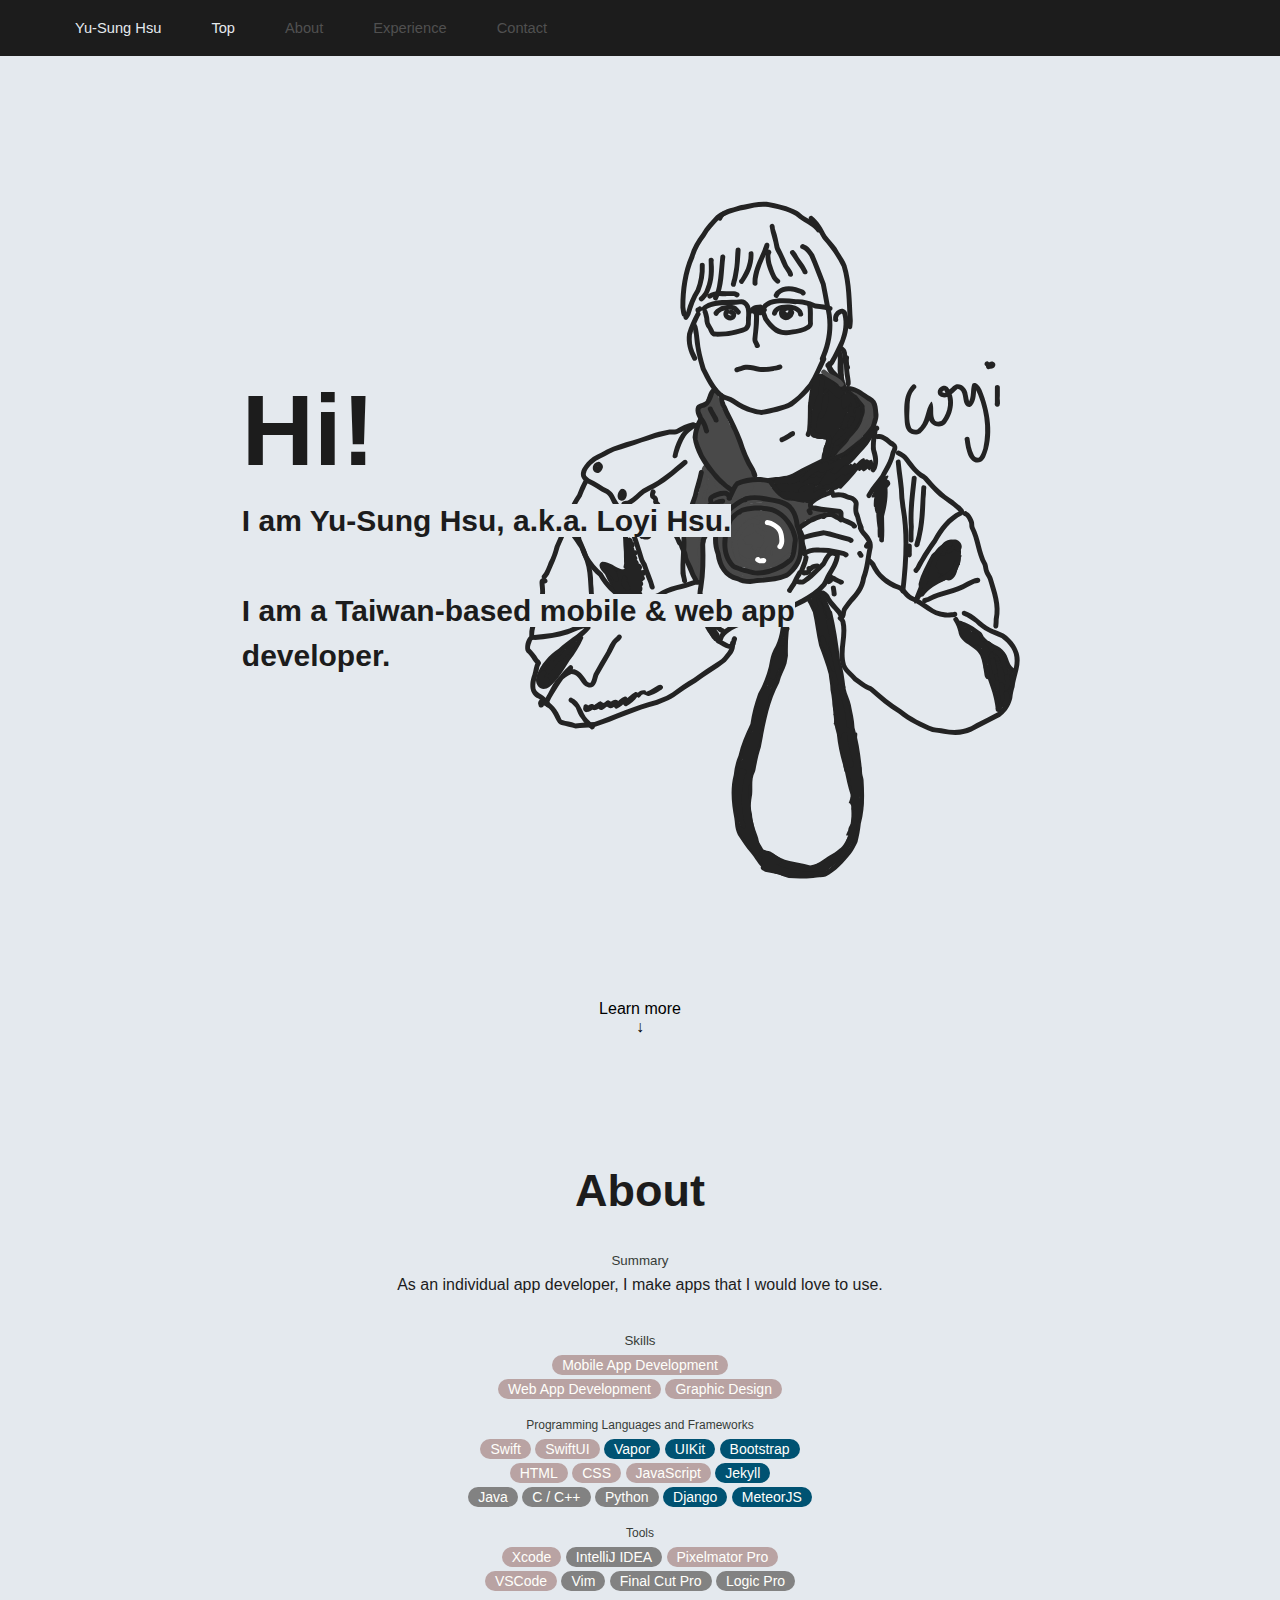
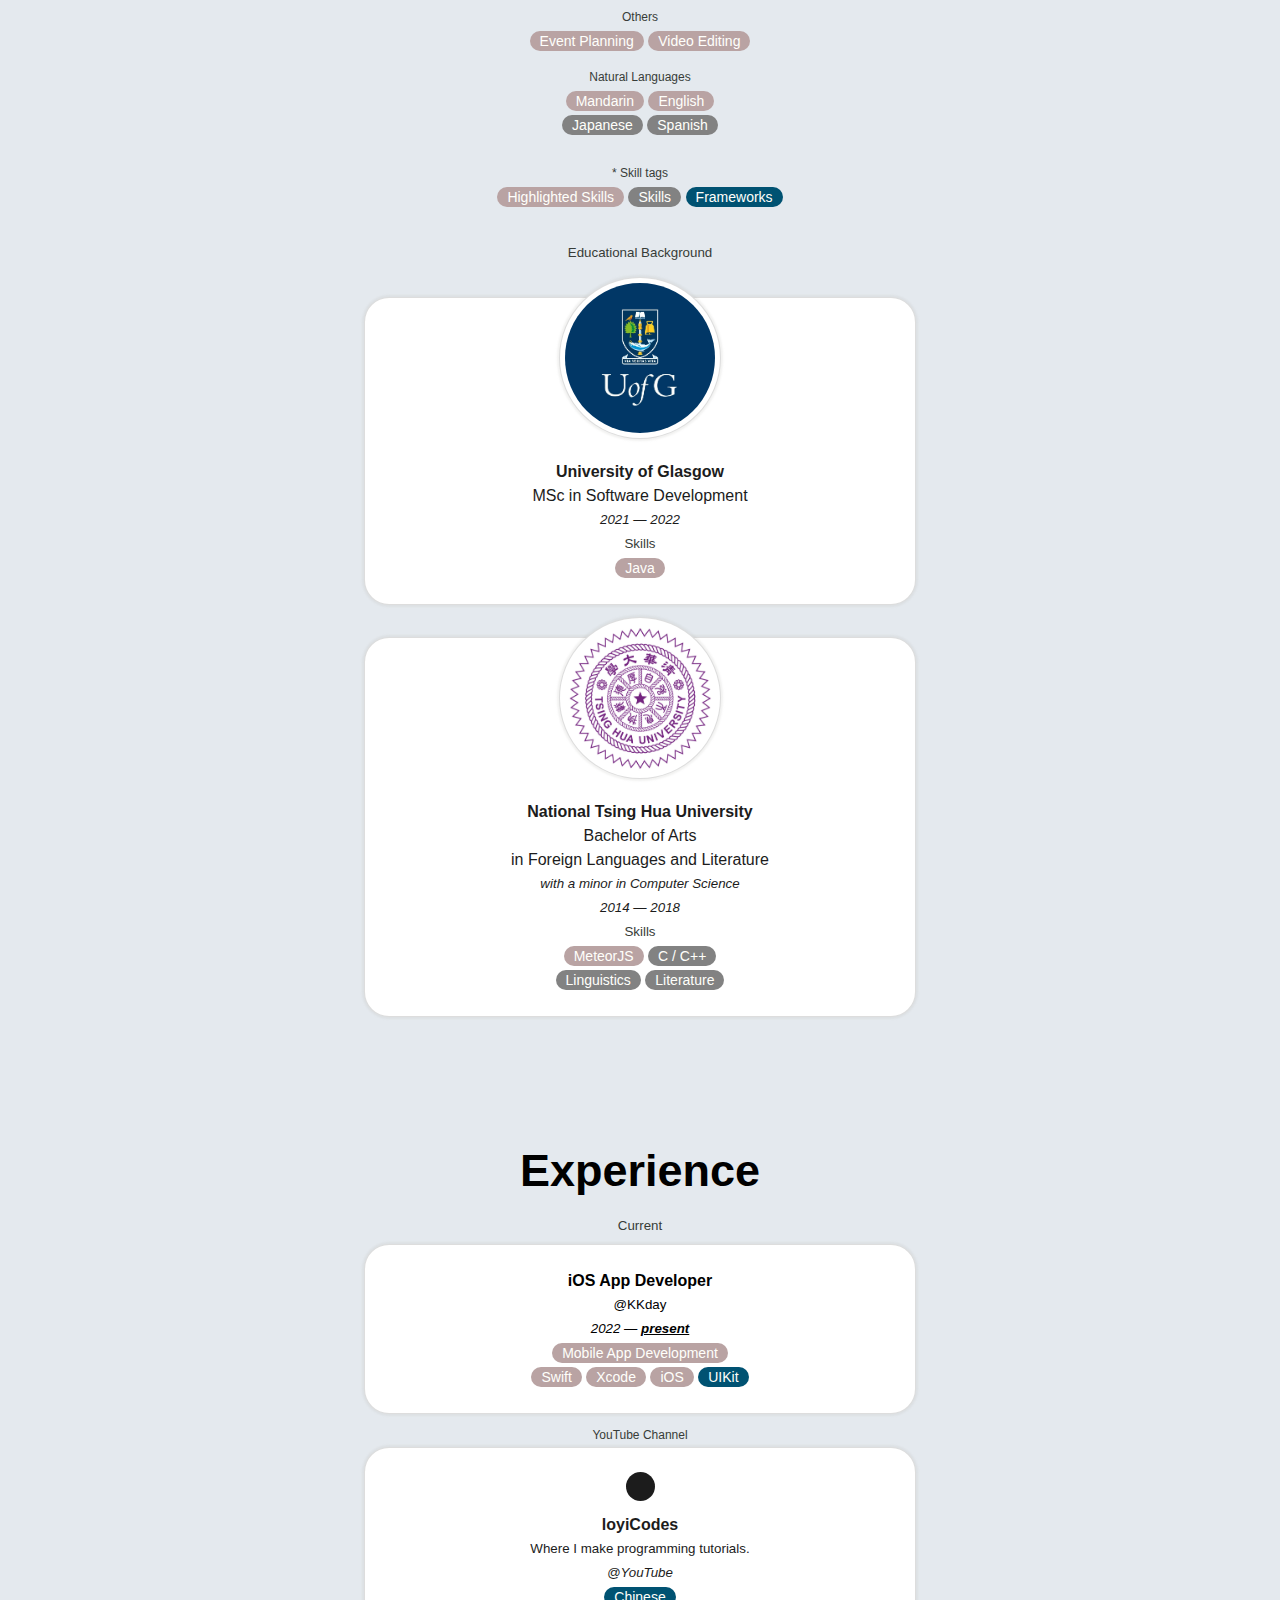
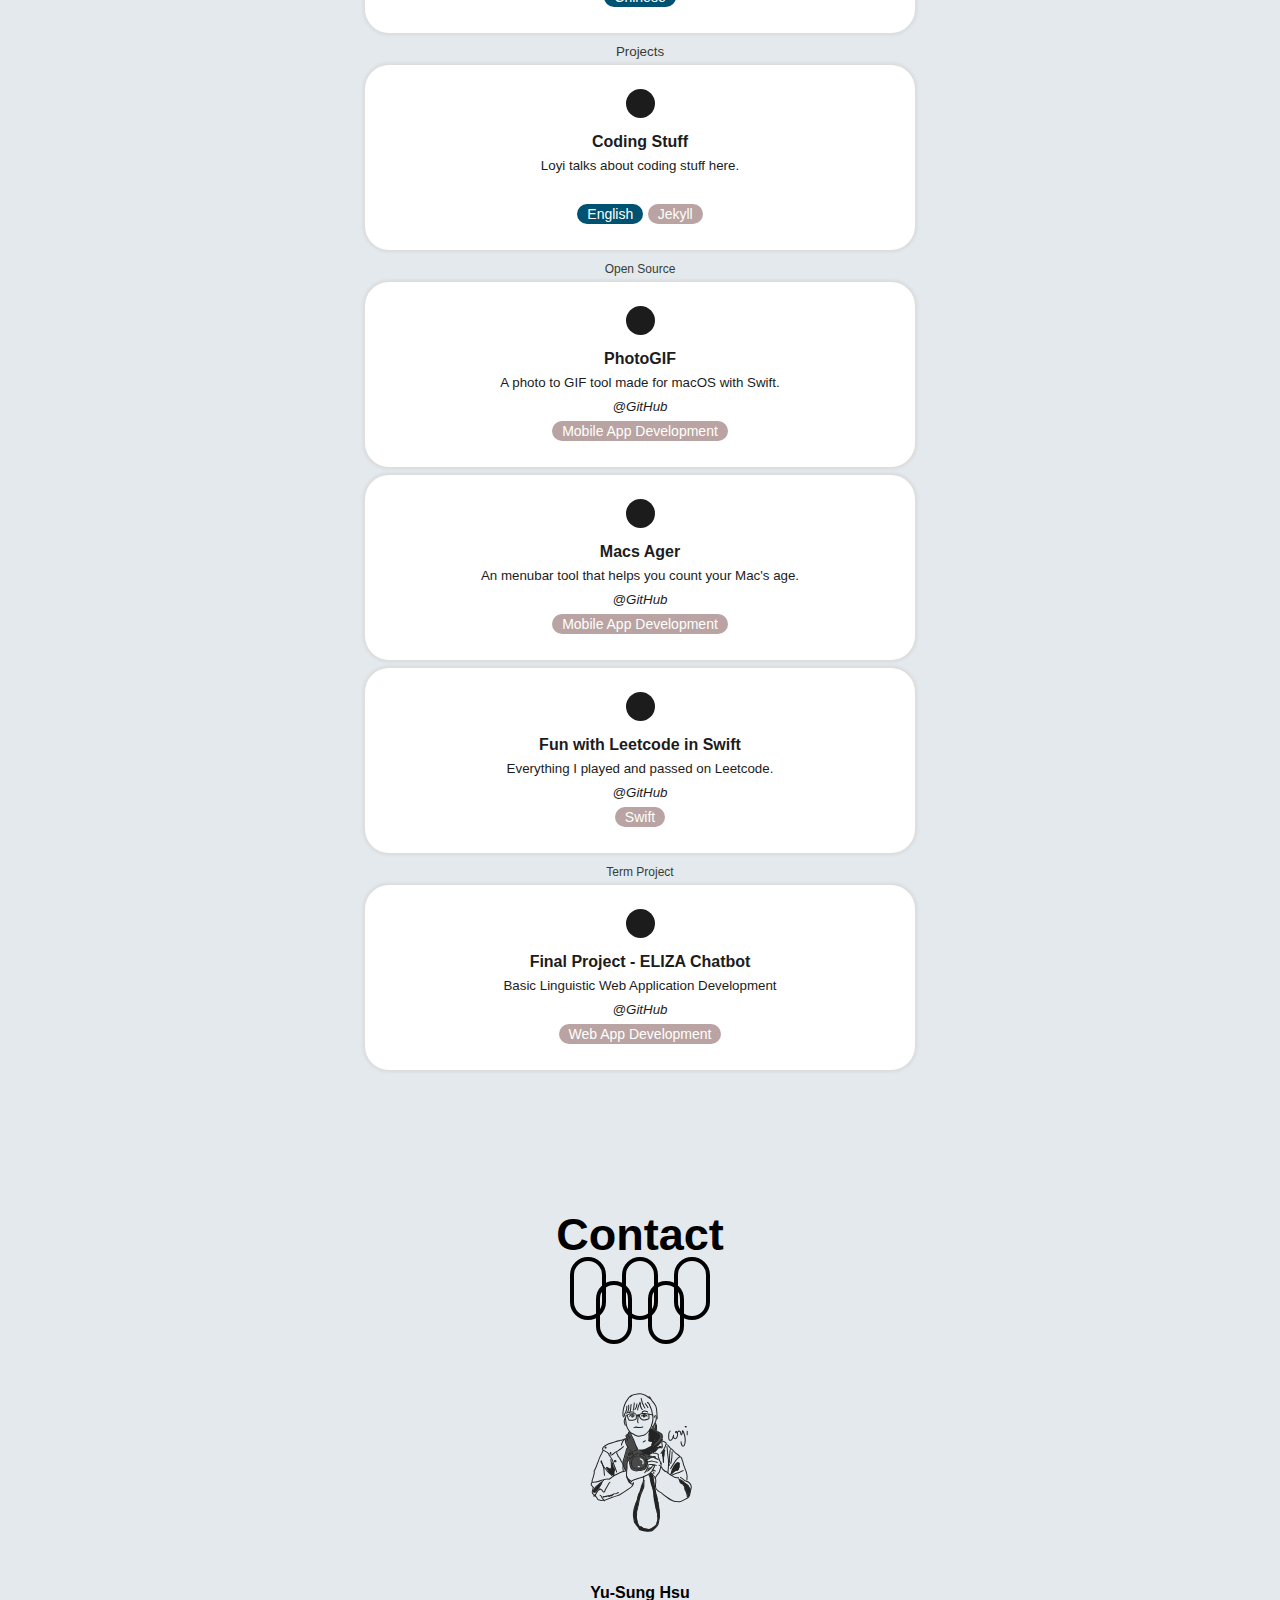
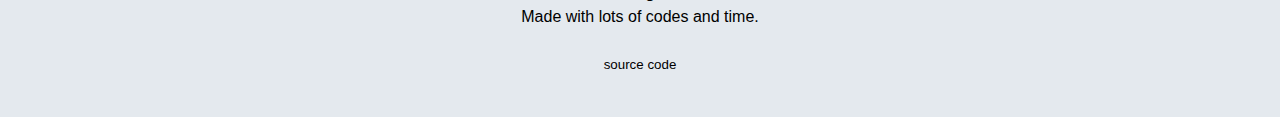
==== commit f6fe9428: "Update index.html" ====
--- a/index.html
+++ b/index.html
@@ -212,11 +212,10 @@
     </div>
     <div id="contacts" class="container">
         <h1>Contact</h1>
-        <a href="https://www.instagram.com/loyiworks/" target="_blank"><i class="fab fa-instagram twink-contact"></i></a> 
+        <a href="https://www.instagram.com/loyihsu/" target="_blank"><i class="fab fa-instagram twink-contact"></i></a> 
         <a href="https://twitter.com/_loyihsu" target="_blank"><i class="fab fa-twitter twink-contact"></i></a>
         <a href="https://github.com/loyihsu/" target="_blank"><i class="fab fa-github-alt twink-contact"></i></a><br />
         <a href="mailto:works@loyi.dev"><i class="far fa-envelope twink-contact"></i></a>
-        <a href="https://www.buymeacoffee.com/loyihsu"><i class="fas fa-pizza-slice twink-contact" target="_blank"></i></a>
         <a href="https://www.linkedin.com/in/yu-sung-loyi-hsu-14977bb6/"><i class="fab fa-linkedin-in twink-contact" target="_blank"></i></a>
     </div>
     <div id="info" class="container" style="padding: 32px;">
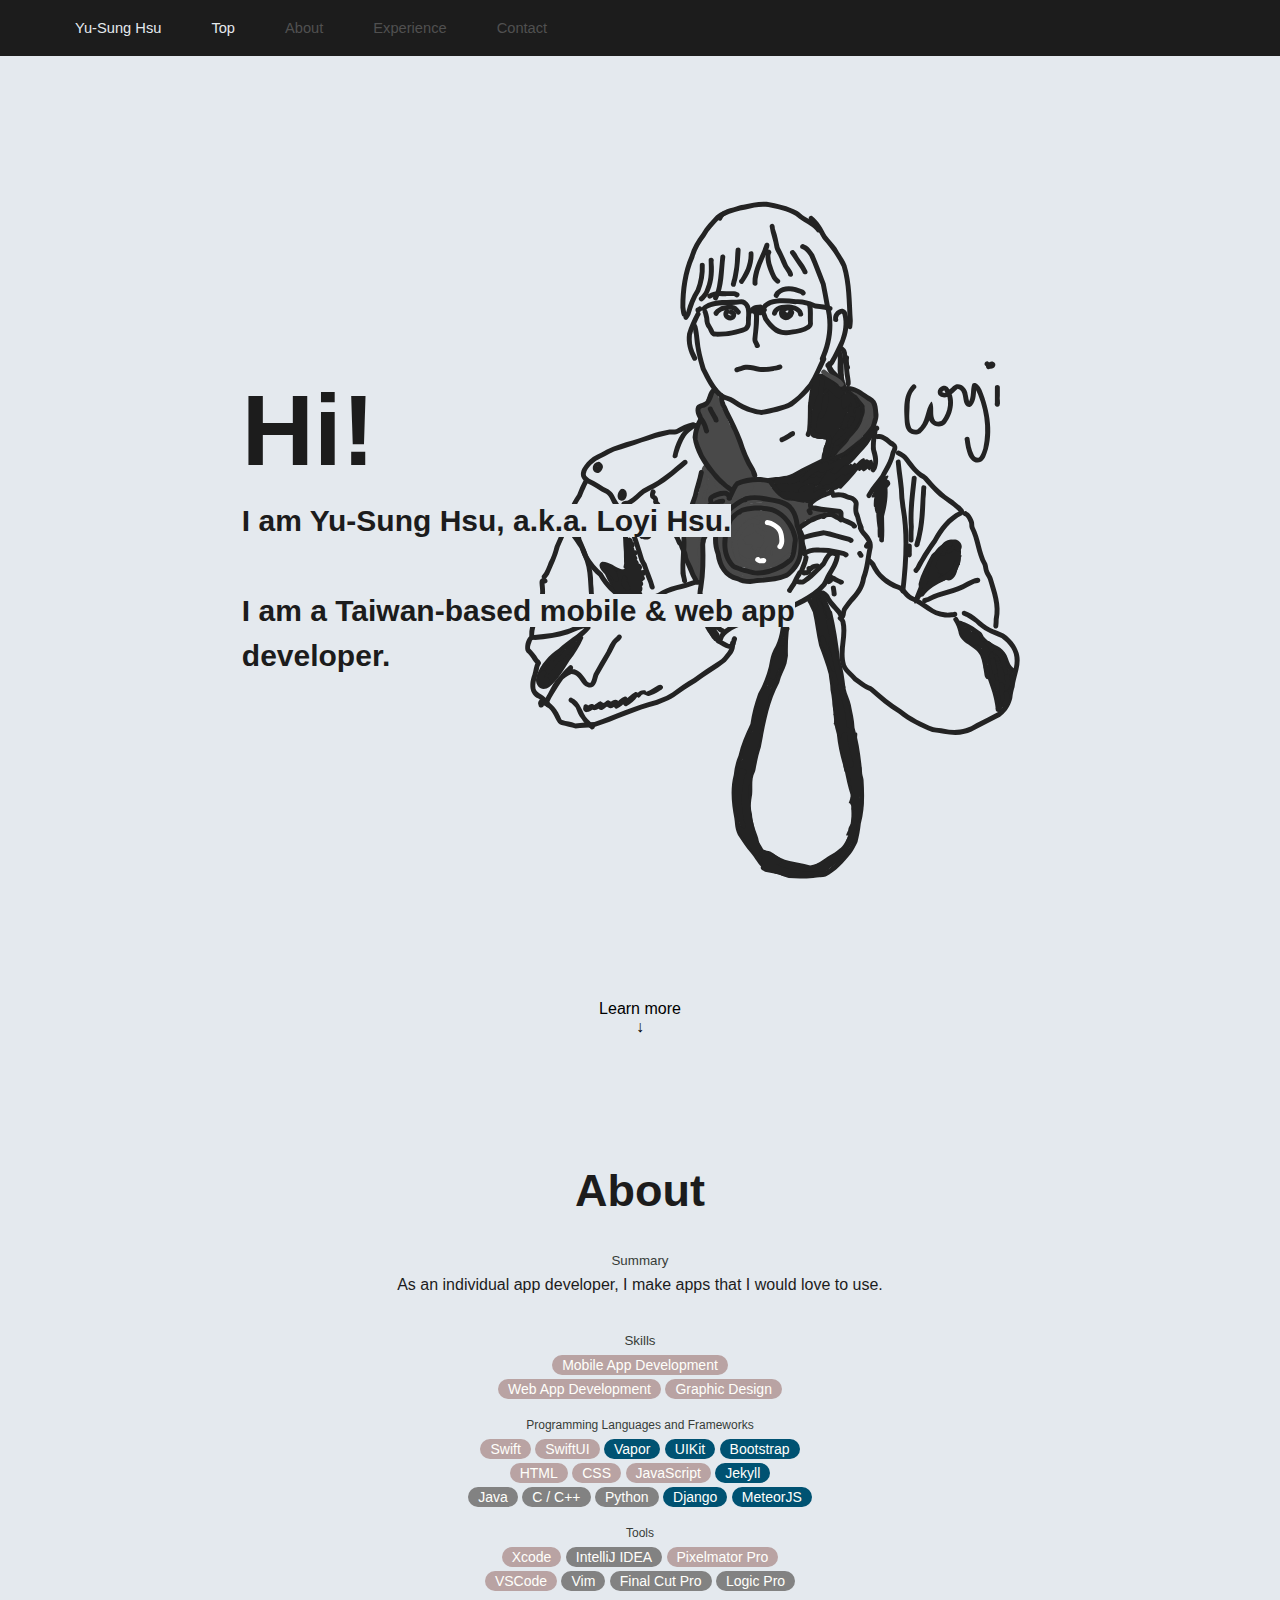
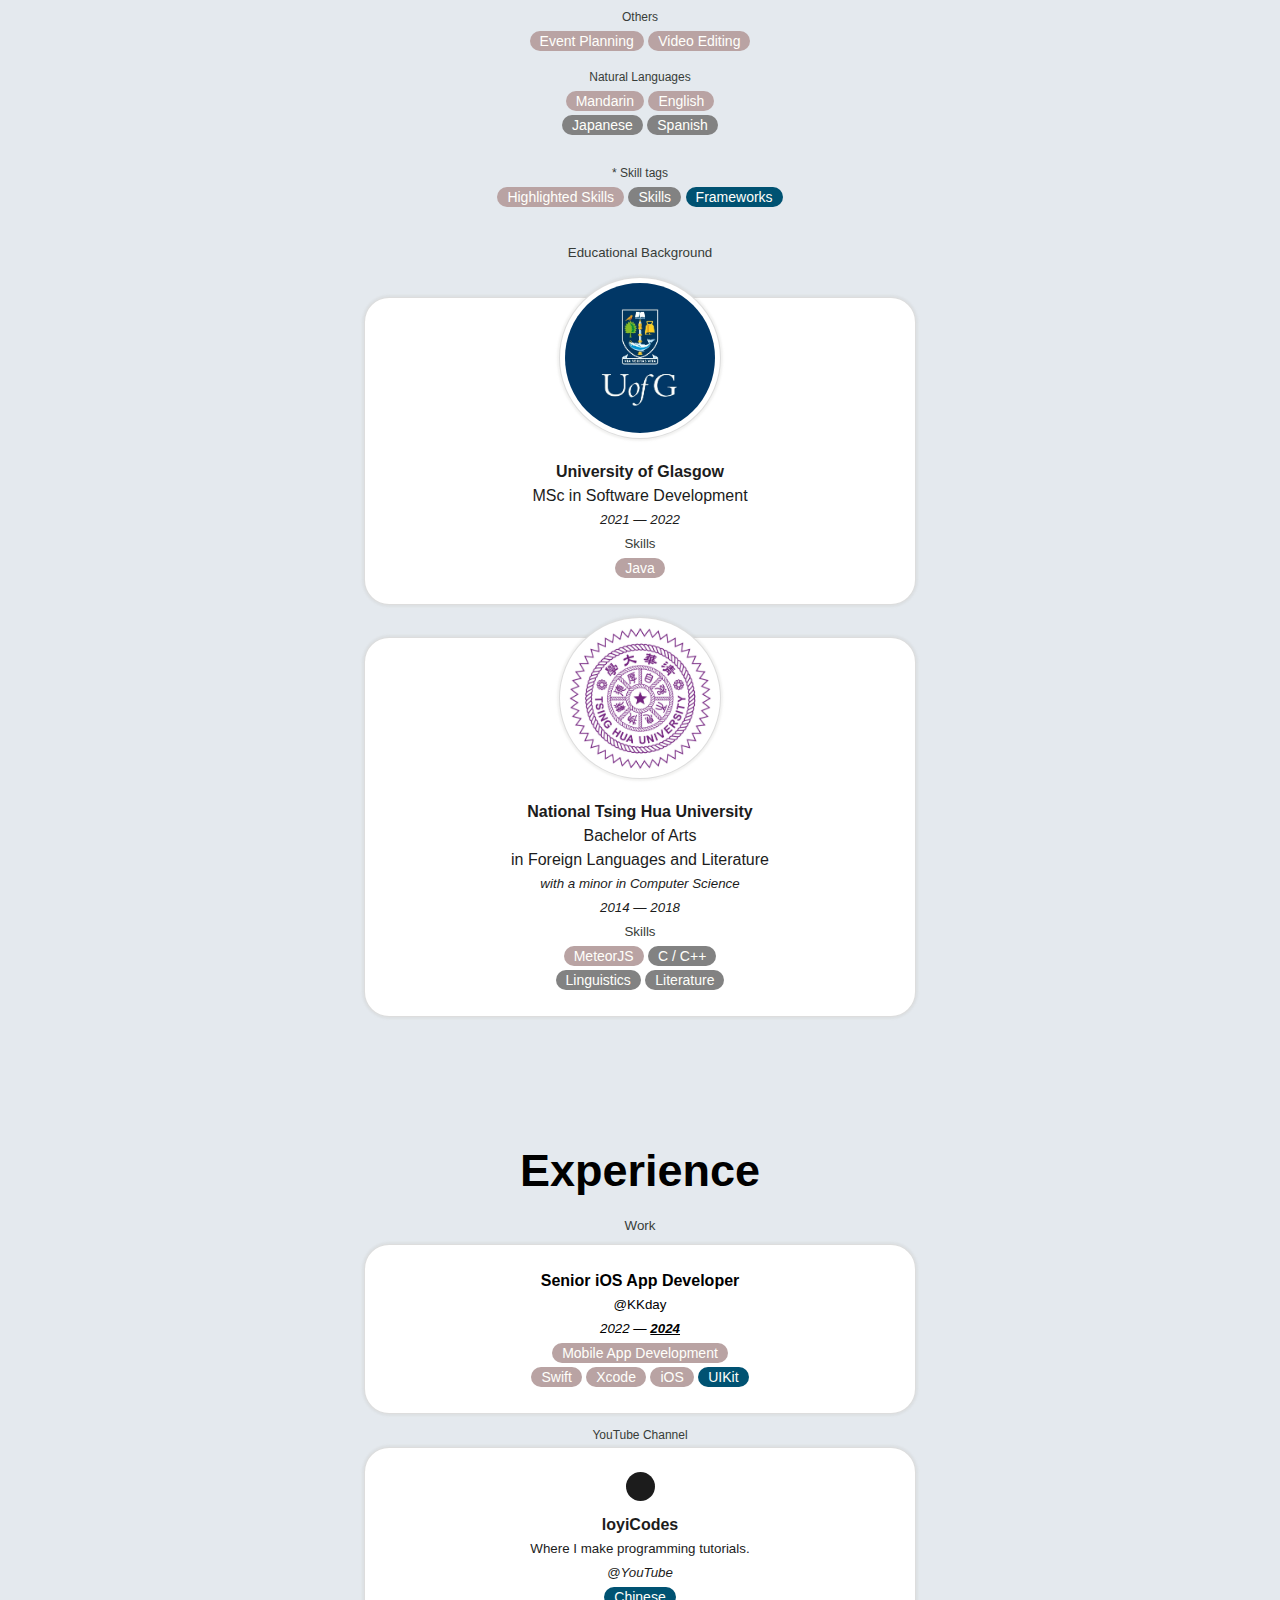
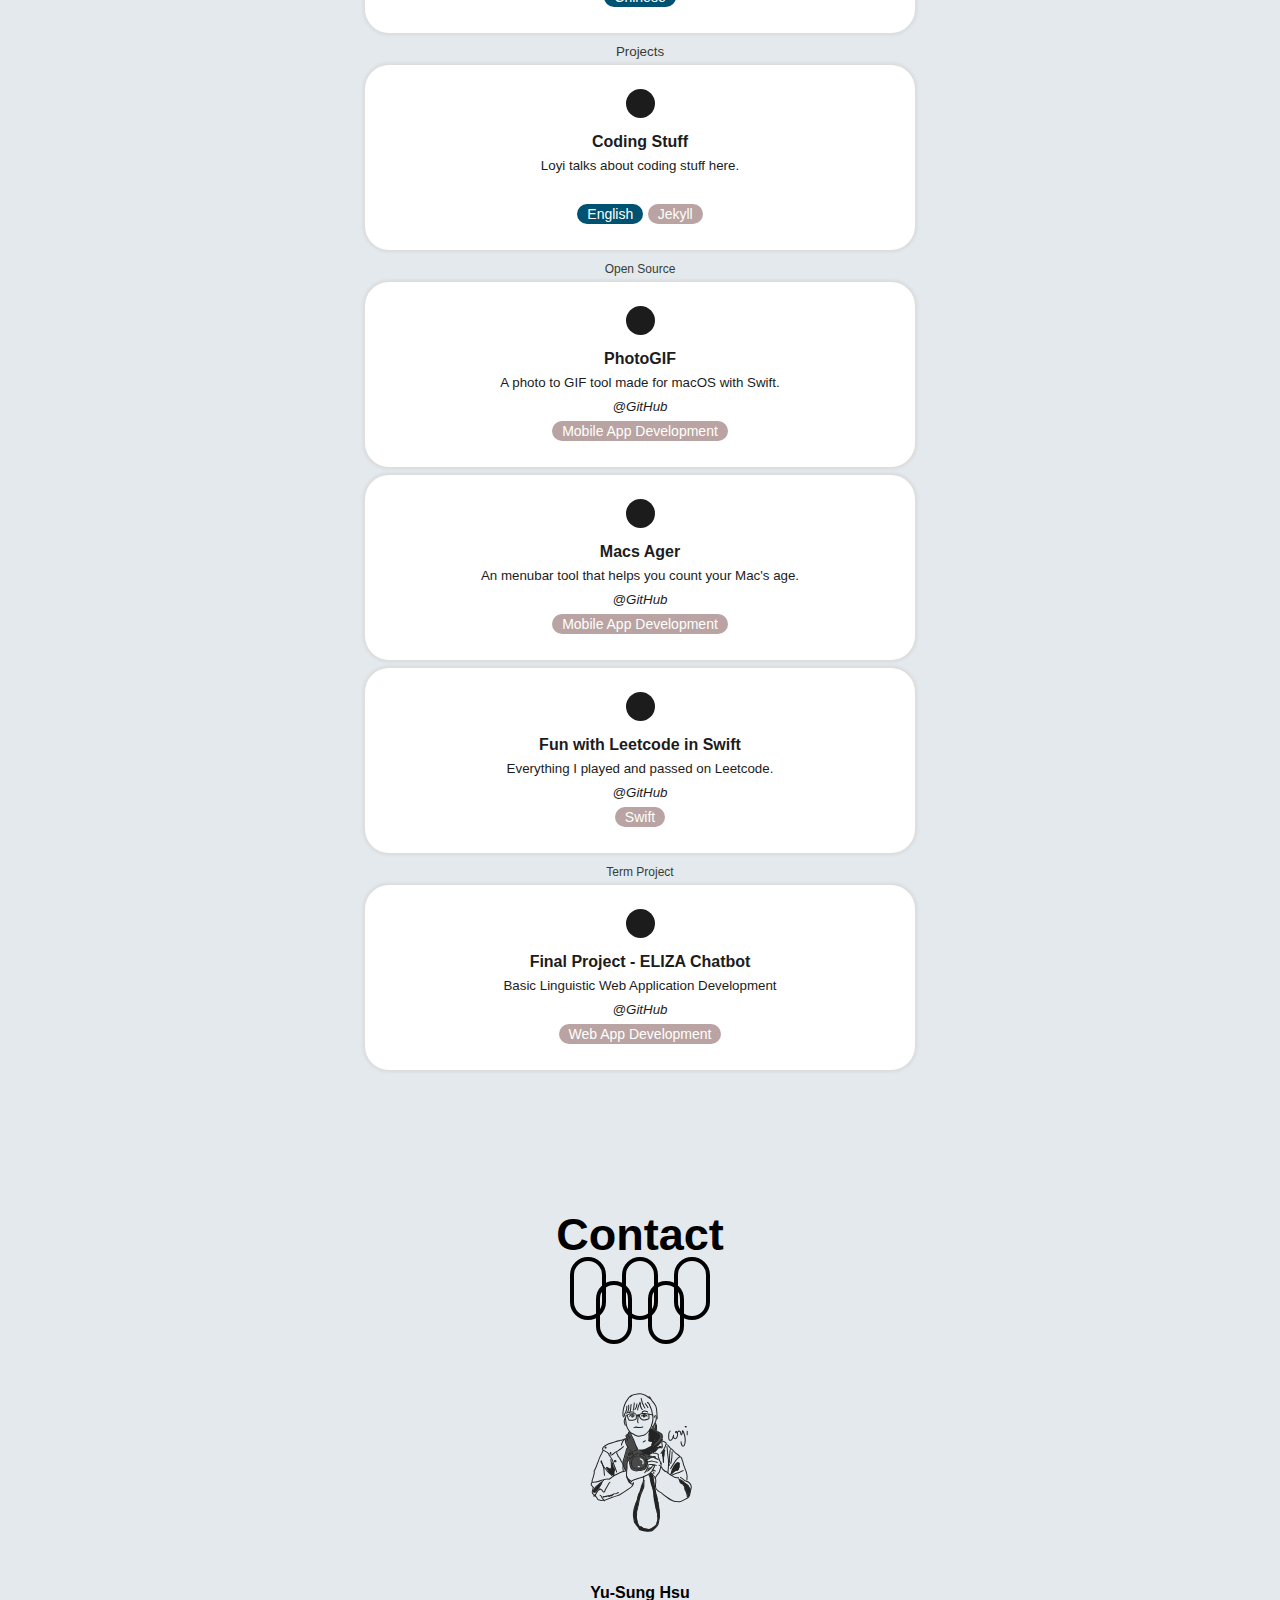
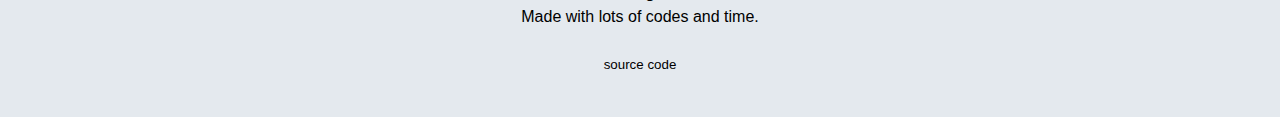
==== commit ac5ff192: "chore: update work experience" ====
--- a/index.html
+++ b/index.html
@@ -141,12 +141,12 @@
     <br /><br />
     <div id="projects" class="container" style="padding-bottom: 24pt;">
         <h1>Experience</h1>
-        <span class="tab">Current</span><br />
+        <span class="tab">Work</span><br />
         <div class="cards ex" style="margin-top:5pt;">
             <div id="link"><i class="fas fa-link"></i></div>
-            <b id="cardtitle">iOS App Developer</b><br />
+            <b id="cardtitle">Senior iOS App Developer</b><br />
             <div class="sub">@KKday</div>
-            <div class="sub twink"><i>2022 — <b><u>present</u></b></i></div>
+            <div class="sub twink"><i>2022 — <b><u>2024</u></b></i></div>
             <span class="skills highlighted">Mobile App Development</span><br />
             <span class="skills highlighted">Swift</span>
             <span class="skills highlighted">Xcode</span> 
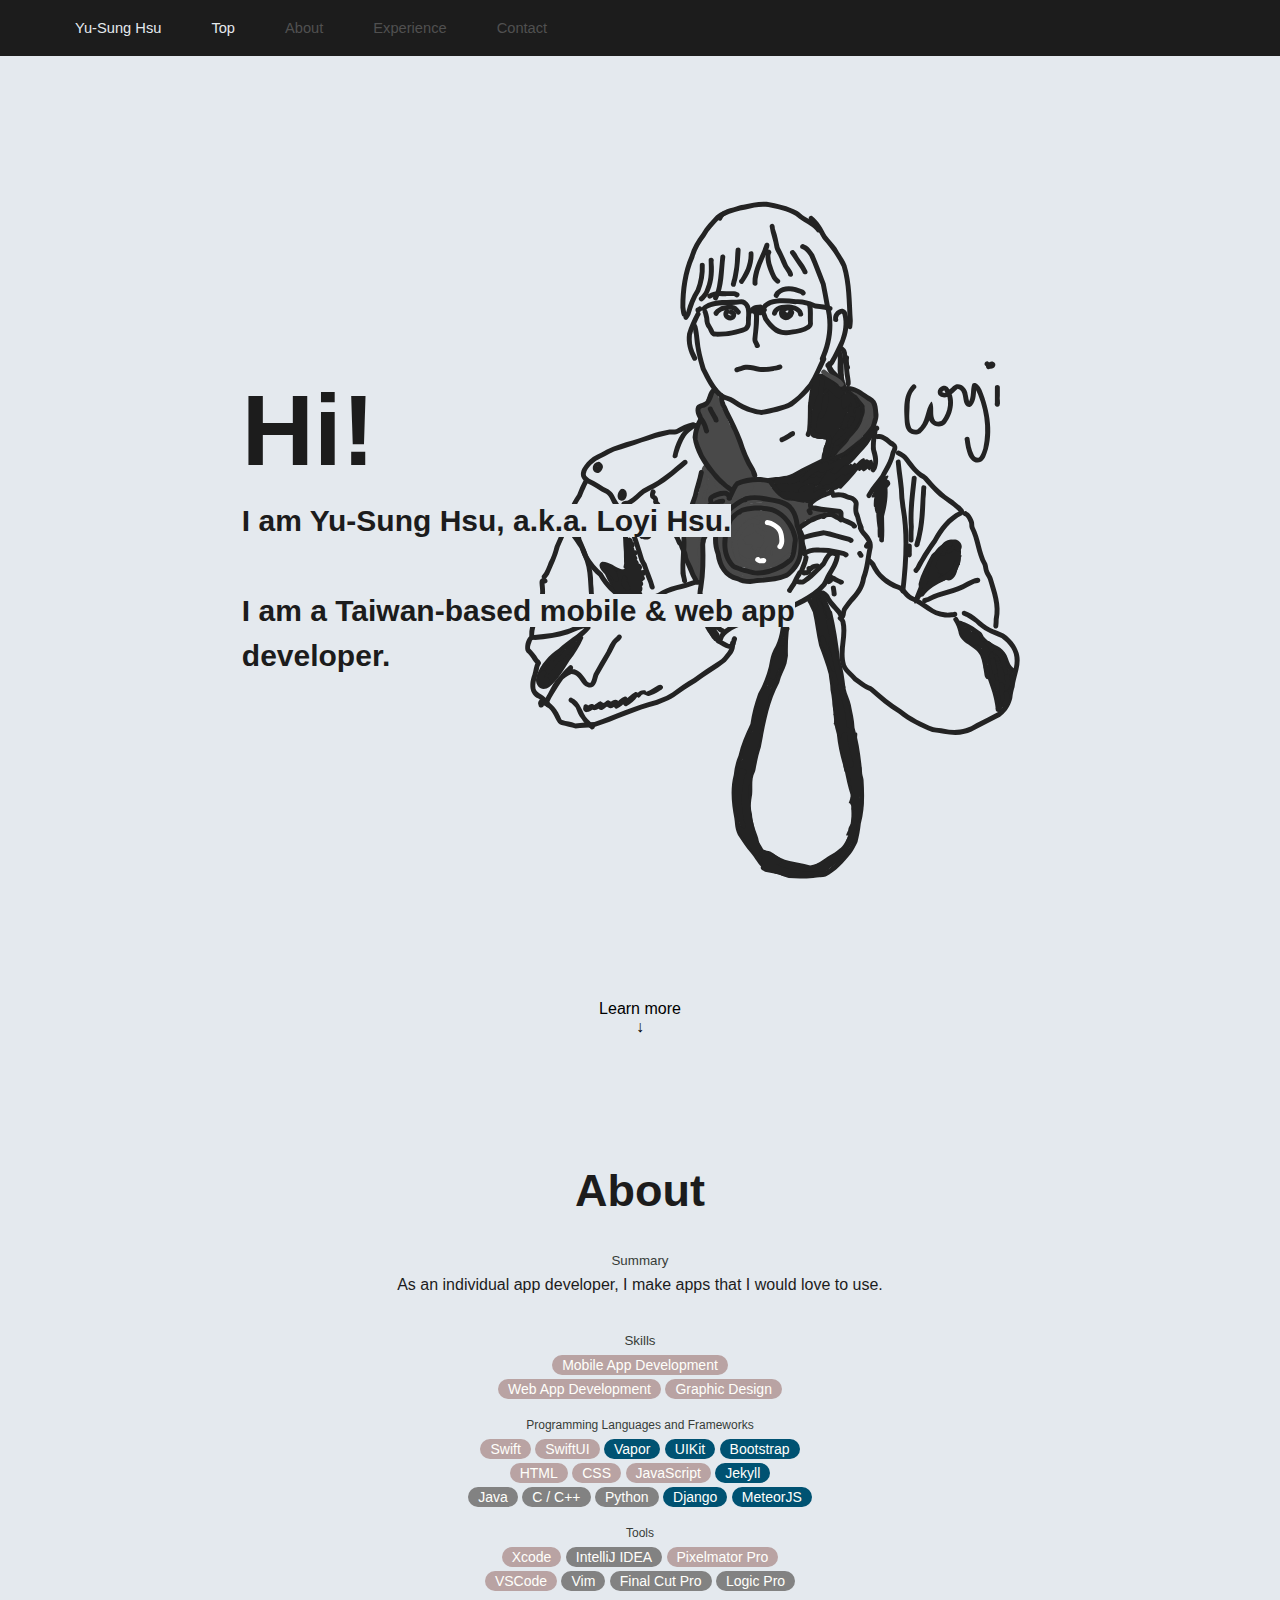
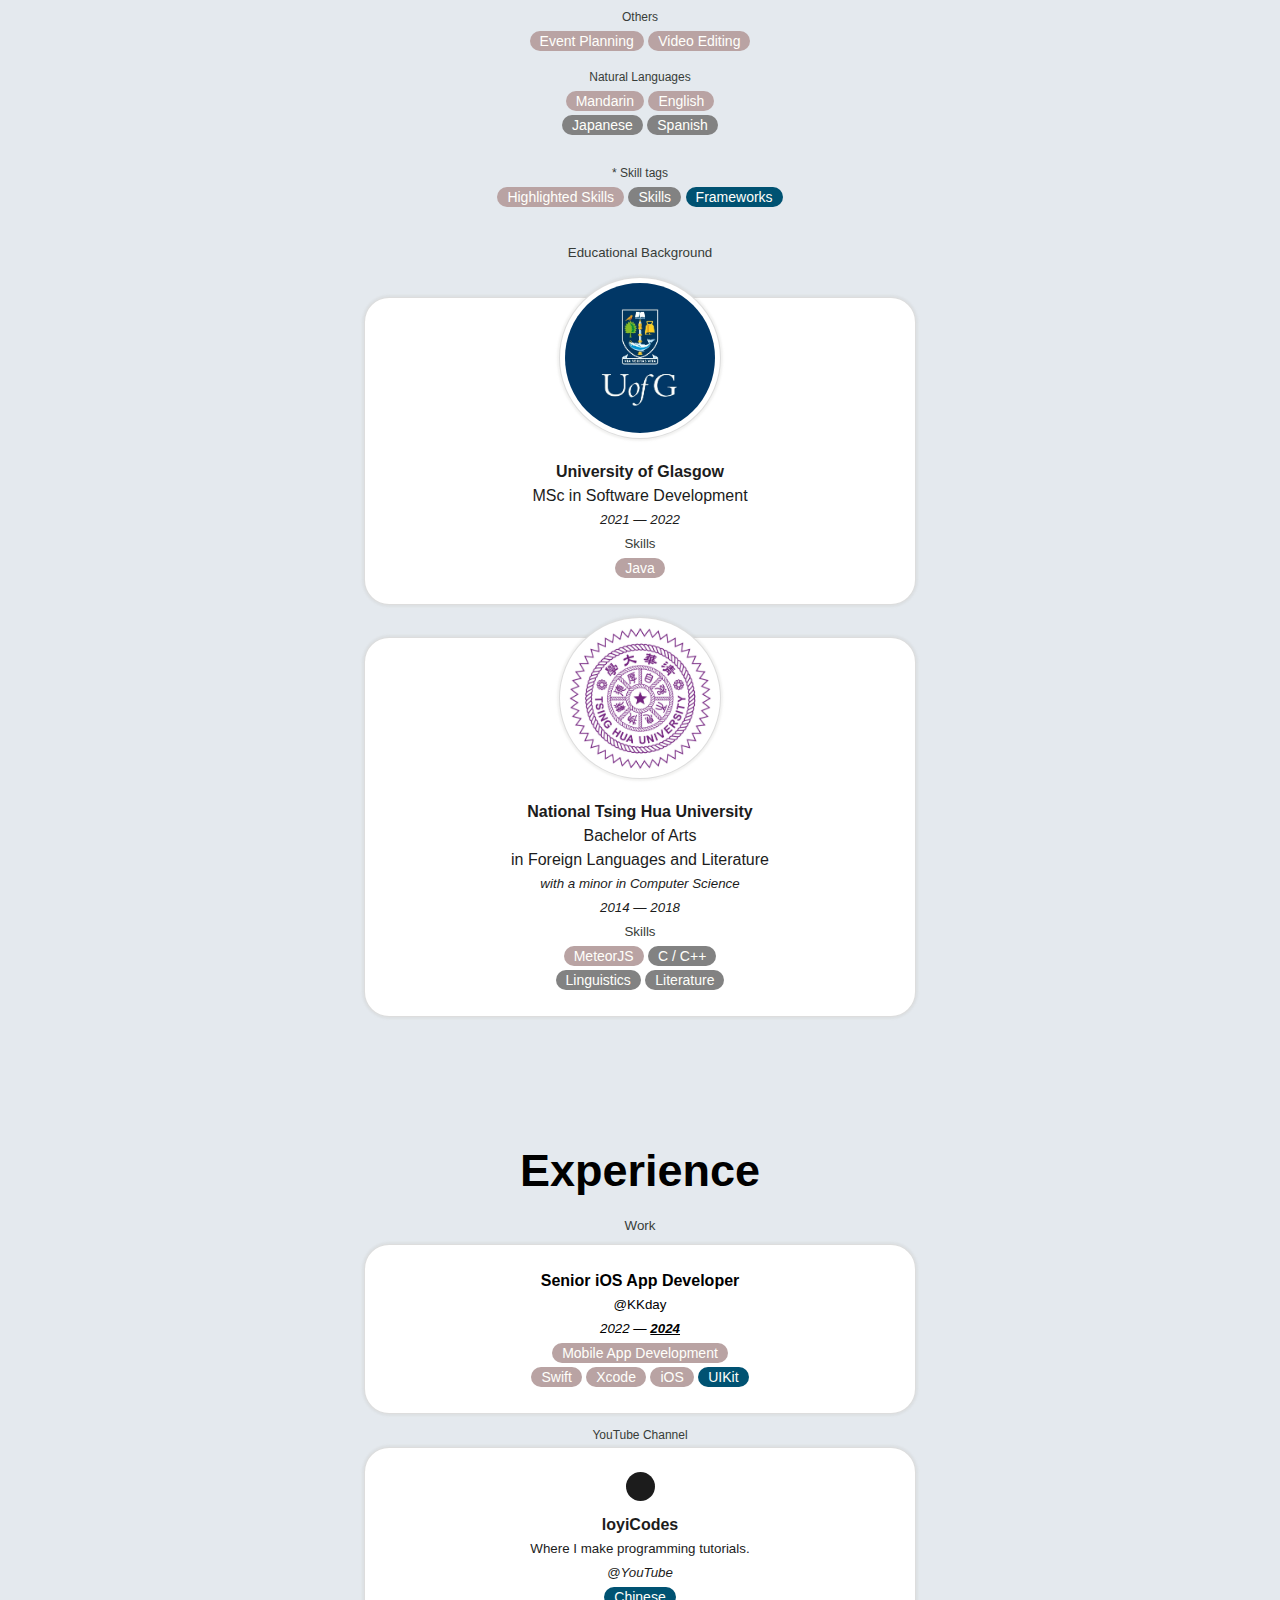
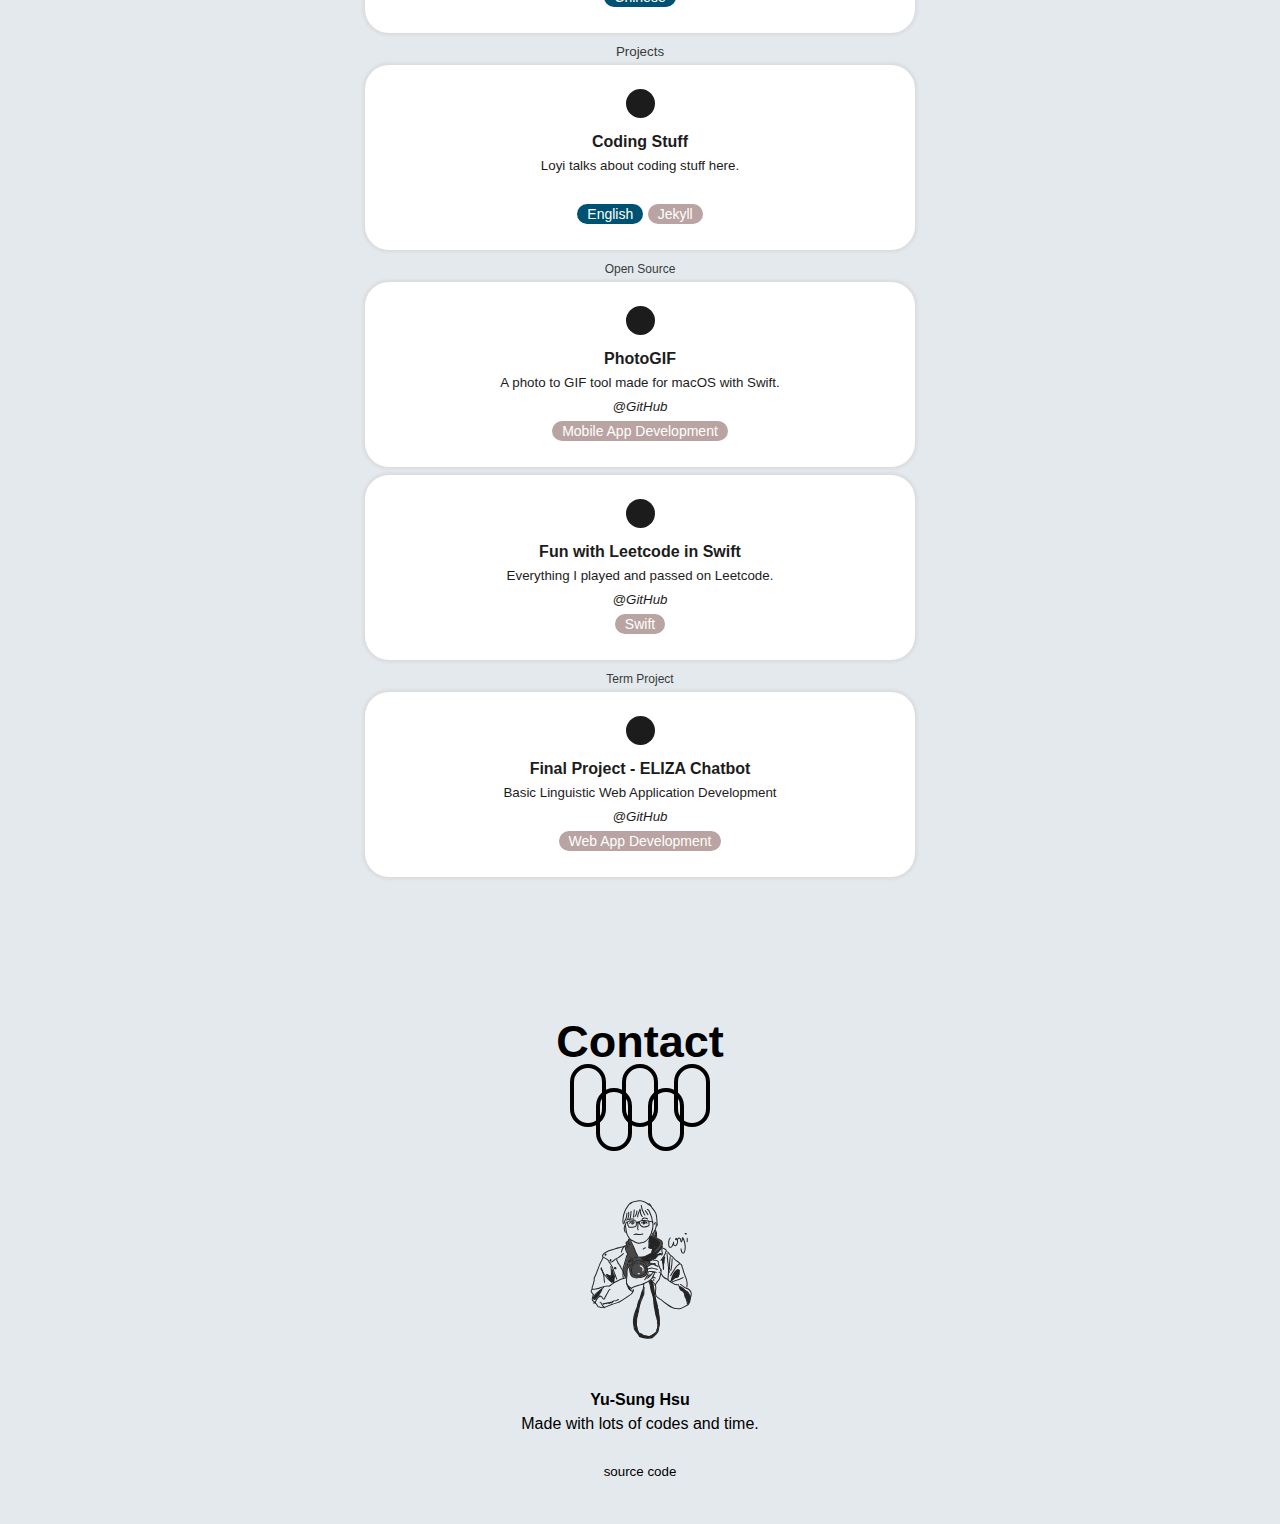
==== commit 7f8a404d: "Update index.html" ====
--- a/index.html
+++ b/index.html
@@ -182,14 +182,6 @@
                 <span class="skills highlighted">Mobile App Development</span> 
             </div>
         </a>
-        <a class="cardlink" href="https://github.com/loyihsu/macsager-mac" target="_blank">
-            <div class="cards pro sp">
-                <div id="link"><i class="fas fa-link"></i></div>
-                <b id="cardtitle">Macs Ager</b><br />
-                <div class="sub twink">An menubar tool that helps you count your Mac's age. <br /><i>@GitHub</i></div>
-                <span class="skills highlighted">Mobile App Development</span> 
-            </div>
-        </a>
         <a class="cardlink" href="https://github.com/loyihsu/fun-with-leetcode-in-swift" target="_blank">
             <div class="cards pro sp">
                 <div id="link"><i class="fas fa-link"></i></div>
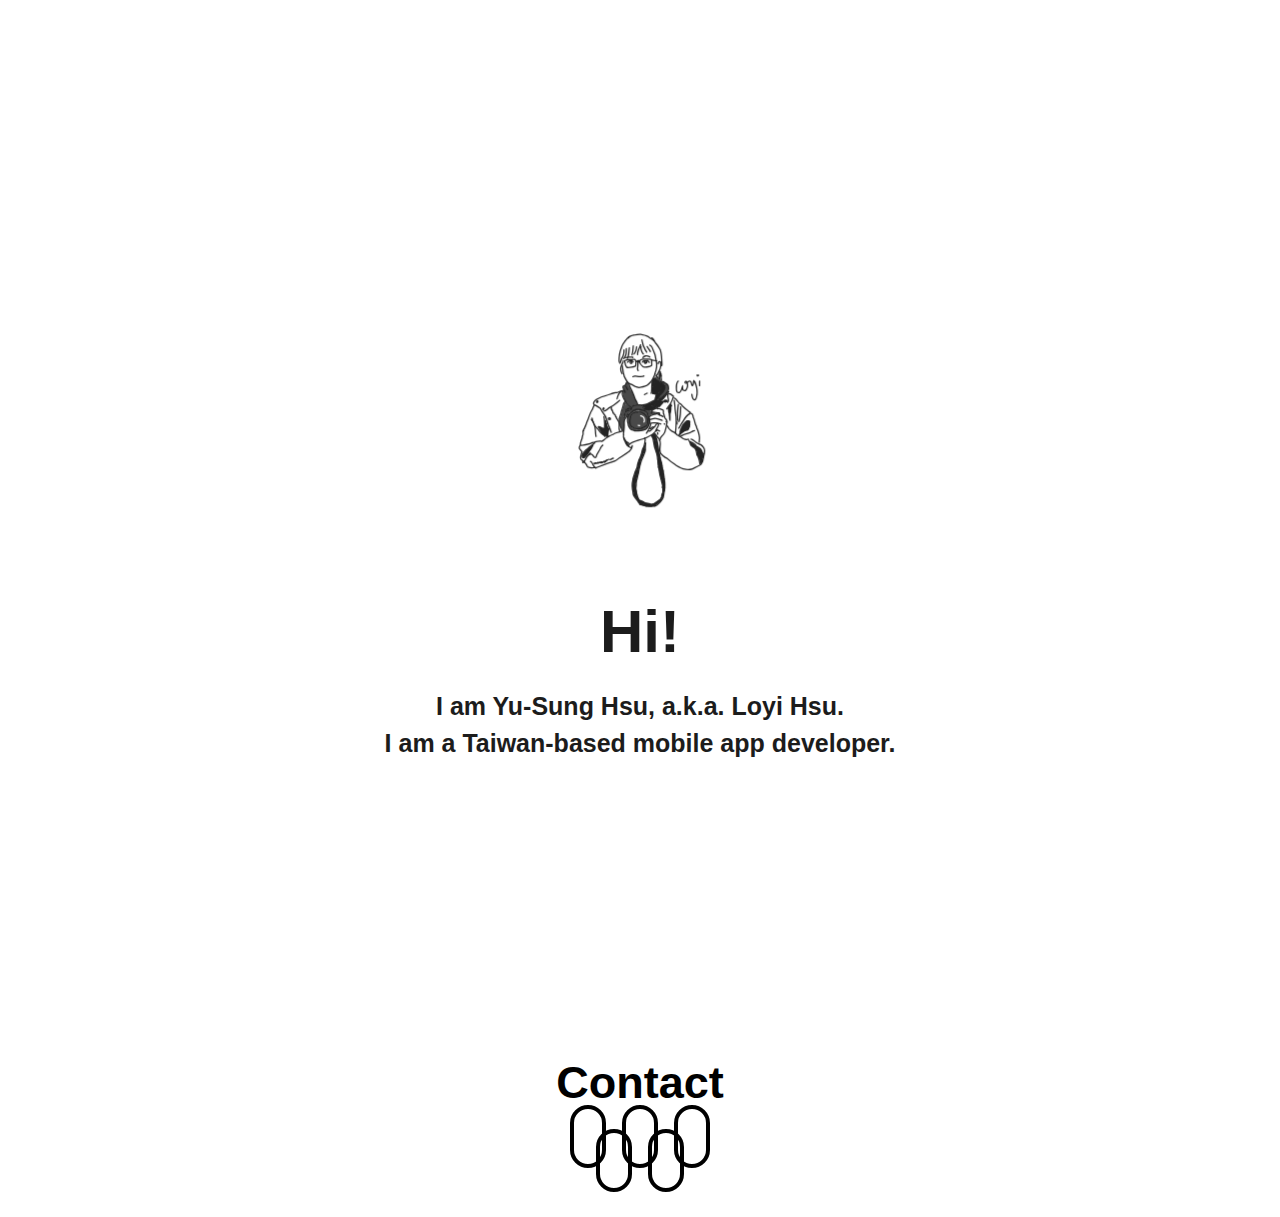
==== commit bf0567bd: "chore: update website" ====
--- a/index.html
+++ b/index.html
@@ -37,15 +37,6 @@
     <script src="javascript/scroll.js"></script>
 </head>   
 <body>
-    <ul>
-        <li><a class="title" onclick="showMenu()">Yu-Sung Hsu<i style="float:right;" id="icbar" class="fas fa-bars"></i></a></li>
-        <div id="menu">
-            <li><a id="top" class="active" href="#l1" onclick="menuClicked(1)">Top</a></li>
-            <li><a id="ab" href="#l2" onclick="menuClicked(2)">About</a></li>
-            <li><a id="pr" href="#l3" onclick="menuClicked(3)">Experience</a></li>
-            <li><a id="co" href="#l4" onclick="menuClicked(4)">Contact</a></li>
-        </div>
-    </ul>
     <div id="hello">
         <div id="helloMsg">
             <div id="ic-tiny"></div>
@@ -54,154 +45,12 @@
             </div
             ><br />
             <span id="otherMsg">I am Yu-Sung Hsu, a.k.a. Loyi Hsu.
-                <br /><br />
-                I am a Taiwan-based mobile & web app developer.
+                <br/>
+                I am a Taiwan-based mobile app developer.
             </span>
         </div>
     </div>
 
-    <div id="swipe">
-        Learn more<br />↓
-    </div>
-
-    <div id="about" class="container">
-        <h1 style="padding-bottom: 12pt;">About</h1>
-        <div class="tab">Summary</div>
-        As an individual app developer, I make apps that I would love to use.
-
-        <div class="tab" style="padding-top: 24pt;">Skills</div>
-        <span class="skills highlighted">Mobile App Development</span><br />
-        <span class="skills highlighted">Web App Development</span> 
-        <span class="skills highlighted">Graphic Design</span><br />
-
-        <div class="tabbie">Programming Languages and Frameworks</div>
-        <span class="skills highlighted">Swift</span> 
-        <span class="skills highlighted">SwiftUI</span> 
-        <span class="skills highlighted frameworks">Vapor</span> 
-        <span class="skills highlighted frameworks">UIKit</span>
-        <span class="skills frameworks">Bootstrap</span><br />
-        <span class="skills highlighted">HTML</span> 
-        <span class="skills highlighted">CSS</span>
-        <span class="skills highlighted">JavaScript</span>
-        <span class="skills highlighted frameworks">Jekyll</span><br />
-        <span class="skills">Java</span>
-        <span class="skills">C / C++</span>
-        <span class="skills">Python</span>
-        <span class="skills frameworks">Django</span> 
-        <span class="skills frameworks">MeteorJS</span>
-            
-        <div class="tabbie">Tools</div>
-        <span class="skills highlighted">Xcode</span> 
-        <span class="skills">IntelliJ IDEA</span>
-        <span class="skills highlighted">Pixelmator Pro</span><br />
-        <span class="skills highlighted">VSCode</span>
-        <span class="skills">Vim</span>
-        <span class="skills">Final Cut Pro</span>
-        <span class="skills">Logic Pro</span>
-
-        <div class="tabbie">Others</div>
-        <span class="skills highlighted">Event Planning</span>
-        <span class="skills highlighted">Video Editing</span>
-
-        <div class="tabbie">Natural Languages</div>
-        <span class="skills highlighted">Mandarin</span> 
-        <span class="skills highlighted">English</span><br />
-        <span class="skills">Japanese</span> 
-        <span class="skills">Spanish</span>
-
-        <br /><br />
-
-        <span class="tabbie">* Skill tags</span><br />
-        <span class="skills highlighted">Highlighted Skills</span> <span class="skills">Skills</span> <span class="skills frameworks">Frameworks</span><br />
-
-        <div class="tab" style="padding-top: 24pt; padding-bottom: 24pt;">Educational Background</div>
-        <div class="cards ed" style="margin-bottom: 24pt;">
-            <img src="img/uofg.jpg" id="logo-gla"><br />
-            <b>University of Glasgow</b><br />
-            MSc in Software Development
-            <div class="sub twink"><i>2021 — 2022</i></div>
-            <div class="tab">Skills</div>
-            <span class="skills highlighted">Java</span>
-        </div>
-
-        <div class="cards ed" style="margin-bottom: 12pt;">
-            <img src="img/nthu.jpg" id="logo-nthu"><br />
-            <b>National Tsing Hua University</b><br />
-            Bachelor of Arts<br />in Foreign Languages and Literature
-            <div class="sub"><i>with a minor in Computer Science</i></div>
-            <div class="sub twink"><i>2014 — 2018</i></div>
-            <div class="tab">Skills</div>
-            <span class="skills highlighted">MeteorJS</span>
-            <span class="skills">C / C++</span> 
-            <br />
-            <span class="skills">Linguistics</span> 
-            <span class="skills">Literature</span>
-        </div>
-    </div>
-    <br /><br />
-    <div id="projects" class="container" style="padding-bottom: 24pt;">
-        <h1>Experience</h1>
-        <span class="tab">Work</span><br />
-        <div class="cards ex" style="margin-top:5pt;">
-            <div id="link"><i class="fas fa-link"></i></div>
-            <b id="cardtitle">Senior iOS App Developer</b><br />
-            <div class="sub">@KKday</div>
-            <div class="sub twink"><i>2022 — <b><u>2024</u></b></i></div>
-            <span class="skills highlighted">Mobile App Development</span><br />
-            <span class="skills highlighted">Swift</span>
-            <span class="skills highlighted">Xcode</span> 
-            <span class="skills highlighted">iOS</span> 
-            <span class="skills frameworks">UIKit</span> 
-        </div>
-        <span class="tabbie">YouTube Channel</span><br />
-        <a class="cardlink" href="https://channels.loyi.dev/codes" target="_blank">
-            <div class="cards pro sp">
-               <div id="link"><i class="fas fa-link"></i></div>
-               <b id="cardtitle">loyiCodes</b><br />
-               <div class="sub twink">Where I make programming tutorials.</div>
-               <div class="sub twink"><i>@YouTube</i></div>
-               <span class="language">Chinese</span>
-            </div>
-        </a>
-        
-        <span class="tab">Projects</span><br />
-        <a class="cardlink" href="https://codes.loyi.dev" target="_blank">
-            <div class="cards pro sp">
-                <div id="link"><i class="fas fa-link"></i></div>
-                <b id="cardtitle">Coding Stuff</b><br />
-                <div class="sub twink">Loyi talks about coding stuff here.</div><br />
-                <span class="language">English</span> <span class="skills highlighted">Jekyll</span>
-            </div>
-        </a>
-        <span class="tabbie">Open Source</span><br />
-        <a class="cardlink" href="https://github.com/loyihsu/photogif-mac" target="_blank">
-            <div class="cards pro sp">
-                <div id="link"><i class="fas fa-link"></i></div>
-                <b id="cardtitle">PhotoGIF</b><br />
-                <div class="sub twink">A photo to GIF tool made for macOS with Swift. <br /><i>@GitHub</i></div>
-                <span class="skills highlighted">Mobile App Development</span> 
-            </div>
-        </a>
-        <a class="cardlink" href="https://github.com/loyihsu/fun-with-leetcode-in-swift" target="_blank">
-            <div class="cards pro sp">
-                <div id="link"><i class="fas fa-link"></i></div>
-                <b id="cardtitle">Fun with Leetcode in Swift</b><br />
-                <div class="sub twink">Everything I played and passed on Leetcode. <br /><i>@GitHub</i></div>
-                <span class="skills highlighted">Swift</span> 
-            </div>
-        </a>
-        <span class="tabbie">Term Project</span><br />
-        <a class="cardlink" href="https://github.com/loyihsu/WebApplicationDevelopment-FinalProject" target="_blank">
-            <div class="cards pro sp">
-               <div id="link"><i class="fas fa-link"></i></div>
-               <b id="cardtitle">Final Project - ELIZA Chatbot</b><br />
-               <div class="sub twink">Basic Linguistic Web Application Development</div>
-               <div class="sub twink"><i>@GitHub</i></div>
-               <span class="skills highlighted">Web App Development</span> 
-            </div>
-        </a>
-        <br />
-    </div>
     <div id="contacts" class="container">
         <h1>Contact</h1>
         <a href="https://www.instagram.com/loyihsu/" target="_blank"><i class="fab fa-instagram twink-contact"></i></a> 
@@ -210,12 +59,6 @@
         <a href="mailto:works@loyi.dev"><i class="far fa-envelope twink-contact"></i></a>
         <a href="https://www.linkedin.com/in/yu-sung-loyi-hsu-14977bb6/"><i class="fab fa-linkedin-in twink-contact" target="_blank"></i></a>
     </div>
-    <div id="info" class="container" style="padding: 32px;">
-        <div id="ic-site"></div>
-        <br />
-        <b>Yu-Sung Hsu</b><br />
-        Made with lots of codes and time.<br /><br />
-        <a href="https://github.com/loyihsu/loyihsu.github.io" class="sub endtext">source code</a>
-    </div>
+    <br/><br/>
 </body>
 </html>
--- a/stylesheets/views.css
+++ b/stylesheets/views.css
@@ -24,8 +24,6 @@
 }
 
 #hiMsg {
-    background-color: #e4e9ee;
-    
     transition: all 0.55s ease-in-out;
     -webkit-transition: all 0.55s ease-in-out;
     
@@ -41,16 +39,12 @@
                  0 0 60px white;
 }
 
-#otherMsg {
-    background-color: #e4e9ee;
-}
-
 #helloMsg {
     max-width: 600px;
     width: auto;
     position: relative;
     top: 55%;
-    left: 18.5%;
+    left: 14%;
     transform: translateY(-50%);
 }
 
@@ -90,8 +84,6 @@
 }
 
 .twink-contact:hover {
-    /*opacity: 0.35;*/
-
     background-color: black;
     color: white;
     transform: scale(1.1);
--- a/stylesheets/responsive.css
+++ b/stylesheets/responsive.css
@@ -1,4 +1,4 @@
-@media screen and (max-width: 768px), screen and (max-height: 700px) {
+@media screen and (max-width: 2048px), screen and (max-height: 700px) {
     #ic-tiny {
         display: block;
     }
@@ -11,7 +11,7 @@
     }
 
     #hi {
-        font-size: 90px;
+        font-size: 60px;
     }
 
     #helloMsg {
